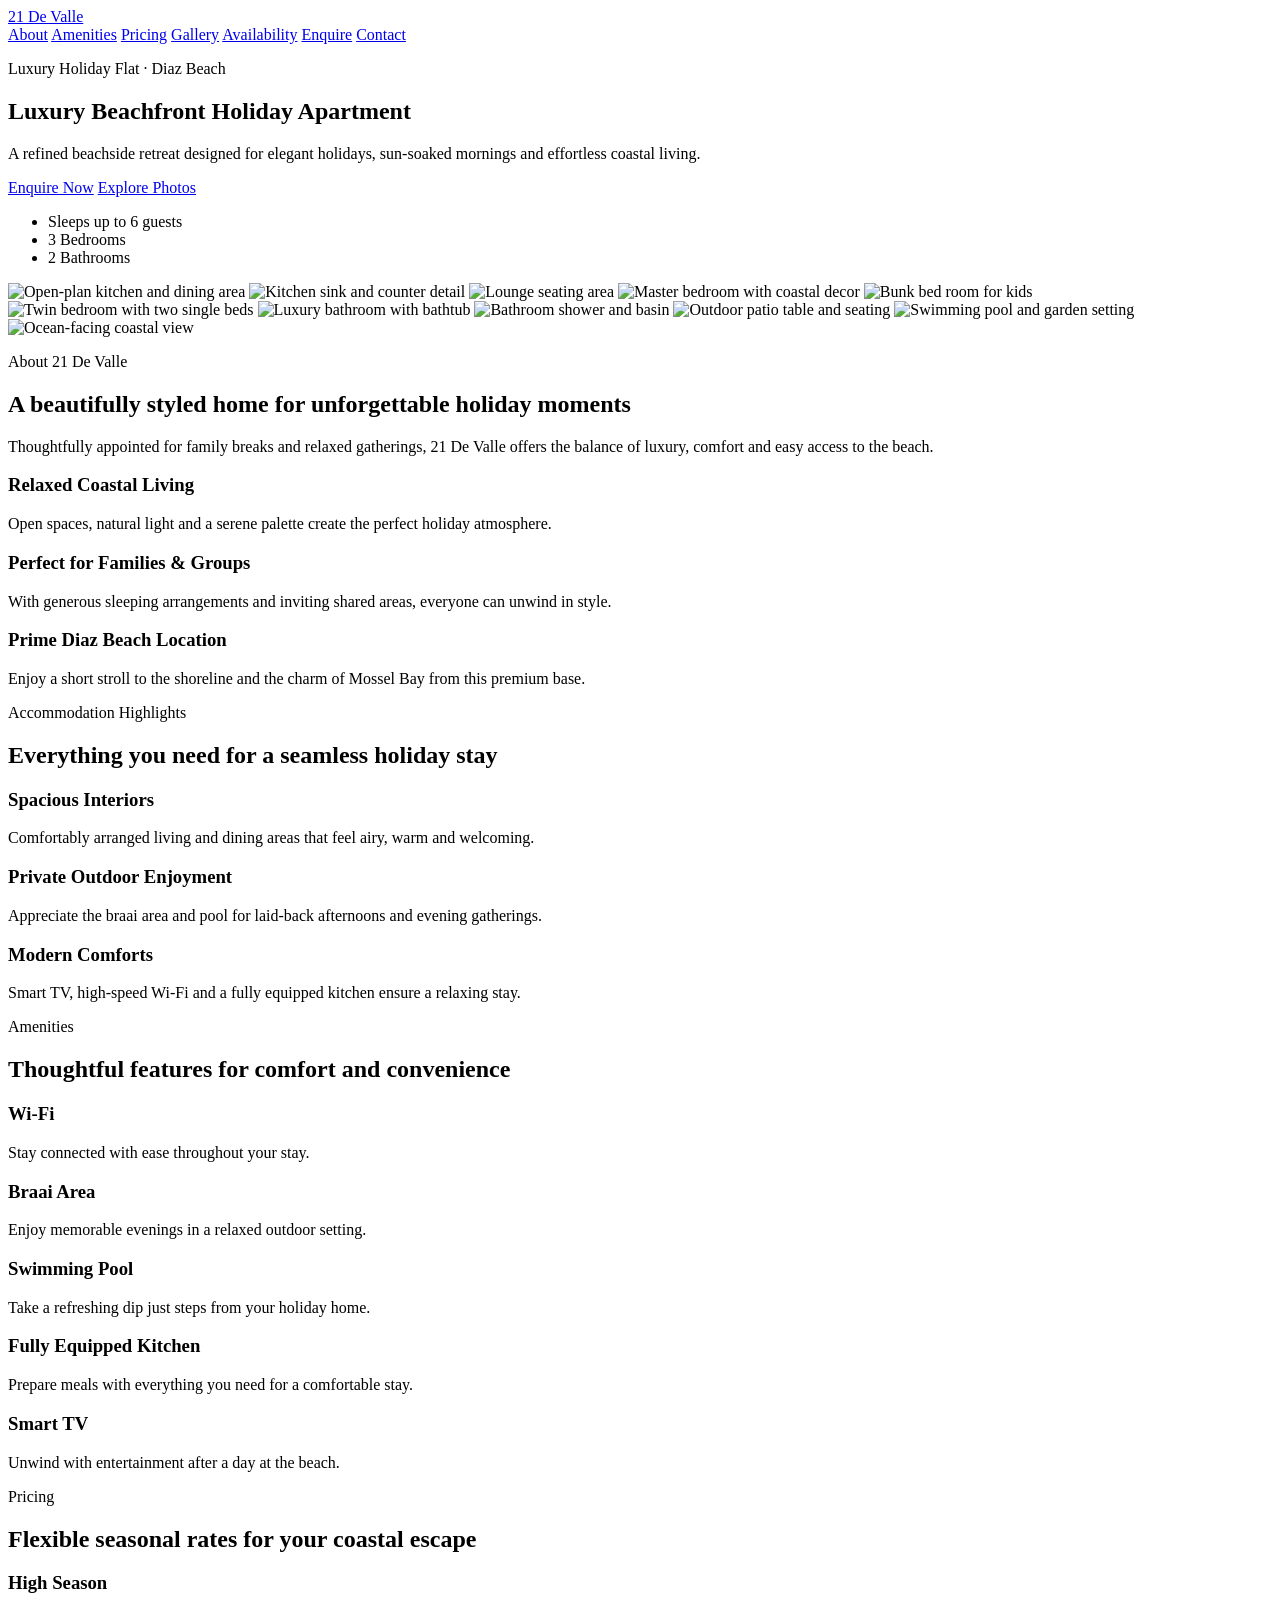
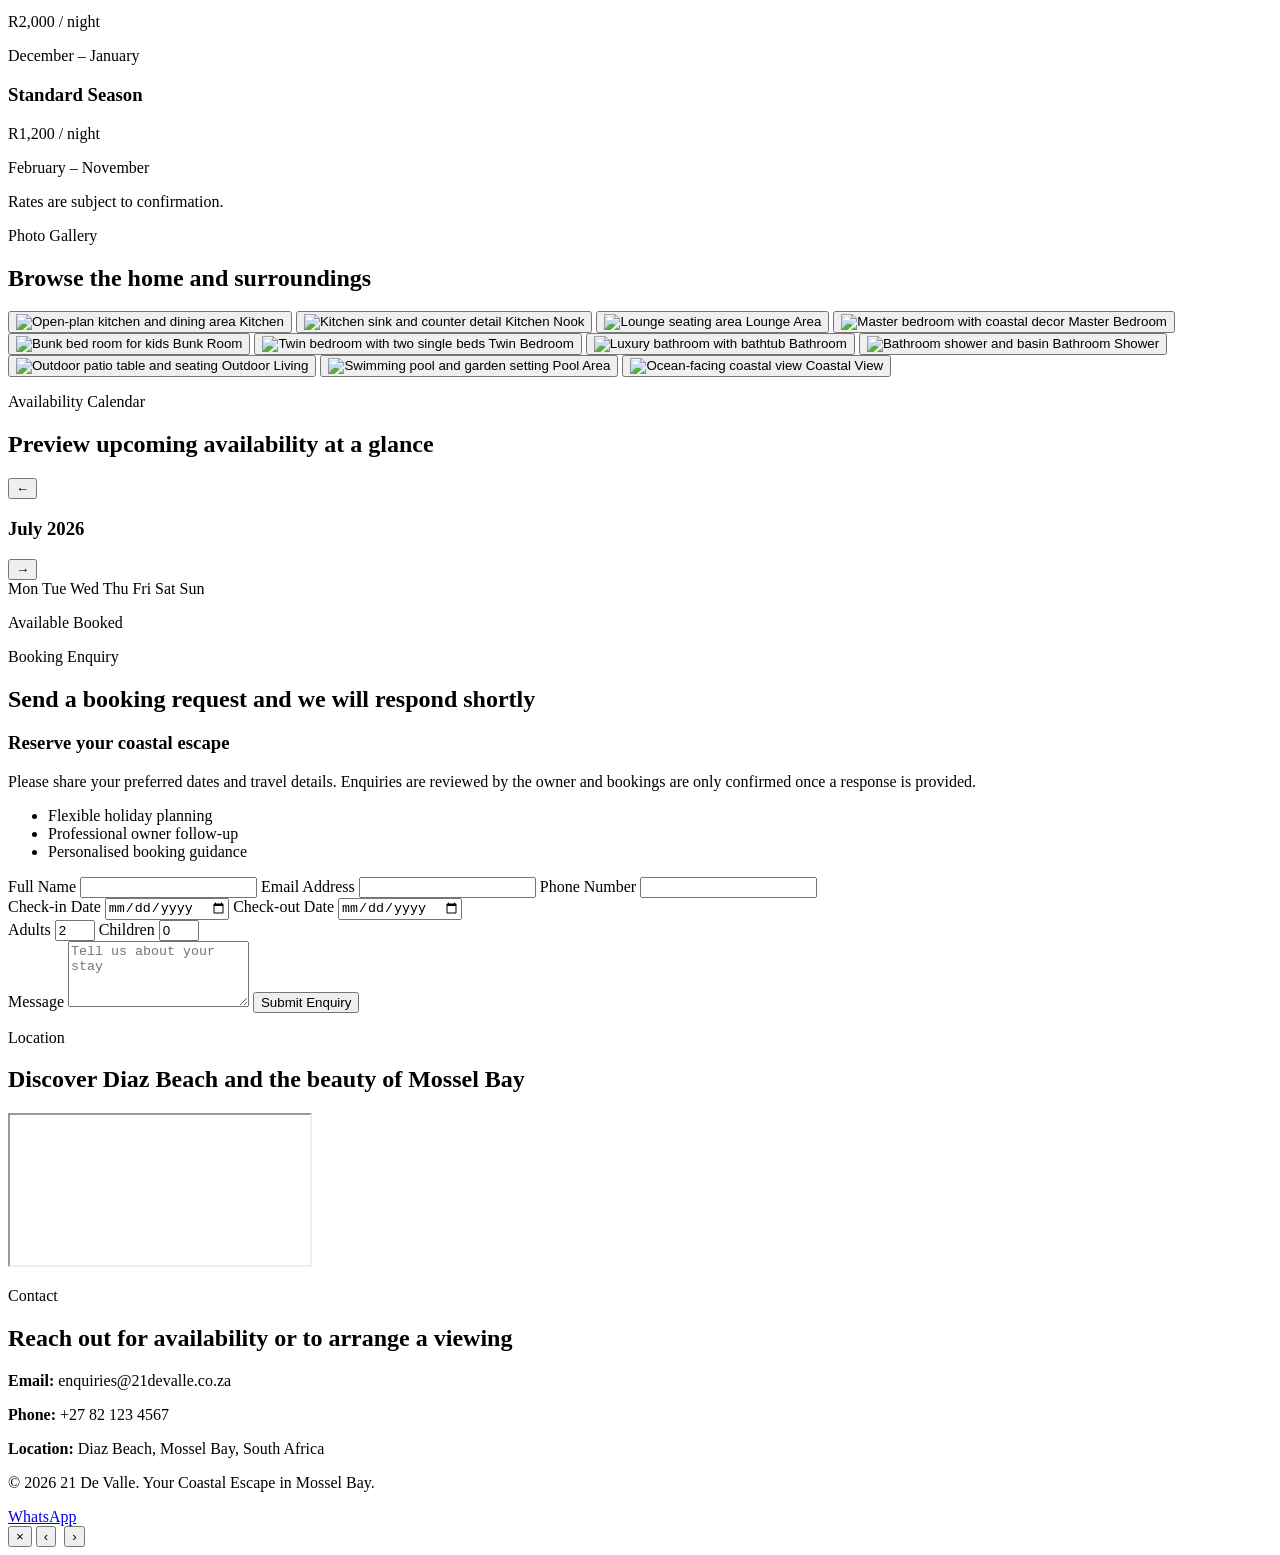
==== index.html @ 1a7f37dd "Add files via upload" ====
<!DOCTYPE html>
<html lang="en">
  <head>
    <meta charset="UTF-8" />
    <meta name="viewport" content="width=device-width, initial-scale=1.0" />
    <title>21 De Valle | Luxury Holiday Flat in Diaz Beach, Mossel Bay</title>
    <meta
      name="description"
      content="Stay at 21 De Valle, a luxury holiday flat in Diaz Beach, Mossel Bay. Enjoy a coastal escape with 3 bedrooms, 2 bathrooms, pool, braai area and sea breeze comfort."
    />
    <link rel="stylesheet" href="assets/css/styles.css?v=2" />
  </head>
  <body>
    <header class="site-header">
      <a class="brand" href="#top">21 De Valle</a>
      <nav class="site-nav" aria-label="Primary navigation">
        <a href="#about">About</a>
        <a href="#amenities">Amenities</a>
        <a href="#pricing">Pricing</a>
        <a href="#gallery">Gallery</a>
        <a href="#availability">Availability</a>
        <a href="#booking">Enquire</a>
        <a href="#contact">Contact</a>
      </nav>
    </header>

    <main id="top">
      <section class="hero">
          <div class="hero-content">
          <p class="eyebrow">Luxury Holiday Flat · Diaz Beach</p>
          <h1>Luxury Beachfront Holiday Apartment</h1>
          <p>
            A refined beachside retreat designed for elegant holidays, sun-soaked mornings and effortless coastal living.
          </p>
          <div class="hero-actions">
            <a class="button primary" href="#booking">Enquire Now</a>
            <a class="button secondary" href="#gallery">Explore Photos</a>
          </div>
          <ul class="hero-highlights">
            <li>Sleeps up to 6 guests</li>
            <li>3 Bedrooms</li>
            <li>2 Bathrooms</li>
          </ul>
        </div>
        <div class="hero-media">
          <div class="hero-slideshow" data-hero-slideshow>
            <img src="assets/images/devalle01 (6).jpg" alt="Open-plan kitchen and dining area" class="is-active" />
            <img src="assets/images/devalle01 (11).jpg" alt="Kitchen sink and counter detail" />
            <img src="assets/images/devalle01 (10).jpg" alt="Lounge seating area" />
            <img src="assets/images/devalle01 (1).jpg" alt="Master bedroom with coastal decor" />
            <img src="assets/images/devalle01 (3).jpg" alt="Bunk bed room for kids" />
            <img src="assets/images/devalle01 (12).jpg" alt="Twin bedroom with two single beds" />
            <img src="assets/images/devalle01 (9).jpg" alt="Luxury bathroom with bathtub" />
            <img src="assets/images/Bathroom.jpeg" alt="Bathroom shower and basin" />
            <img src="assets/images/devalle01 (5).jpg" alt="Outdoor patio table and seating" />
            <img src="assets/images/devalle01 (7).jpg" alt="Swimming pool and garden setting" />
            <img src="assets/images/devalle01 (8).jpg" alt="Ocean-facing coastal view" />
          </div>
        </div>
      </section>

      <section id="about" class="section">
        <div class="section-heading reveal">
          <p class="eyebrow">About 21 De Valle</p>
          <h2>A beautifully styled home for unforgettable holiday moments</h2>
          <p>
            Thoughtfully appointed for family breaks and relaxed gatherings, 21 De Valle offers the balance of luxury, comfort and easy access to the beach.
          </p>
        </div>
        <div class="about-grid">
          <article class="info-card reveal">
            <h3>Relaxed Coastal Living</h3>
            <p>Open spaces, natural light and a serene palette create the perfect holiday atmosphere.</p>
          </article>
          <article class="info-card reveal">
            <h3>Perfect for Families & Groups</h3>
            <p>With generous sleeping arrangements and inviting shared areas, everyone can unwind in style.</p>
          </article>
          <article class="info-card reveal">
            <h3>Prime Diaz Beach Location</h3>
            <p>Enjoy a short stroll to the shoreline and the charm of Mossel Bay from this premium base.</p>
          </article>
        </div>
      </section>

      <section id="highlights" class="section alt-section">
        <div class="section-heading reveal">
          <p class="eyebrow">Accommodation Highlights</p>
          <h2>Everything you need for a seamless holiday stay</h2>
        </div>
        <div class="highlights-grid">
          <article class="highlight-card reveal">
            <h3>Spacious Interiors</h3>
            <p>Comfortably arranged living and dining areas that feel airy, warm and welcoming.</p>
          </article>
          <article class="highlight-card reveal">
            <h3>Private Outdoor Enjoyment</h3>
            <p>Appreciate the braai area and pool for laid-back afternoons and evening gatherings.</p>
          </article>
          <article class="highlight-card reveal">
            <h3>Modern Comforts</h3>
            <p>Smart TV, high-speed Wi-Fi and a fully equipped kitchen ensure a relaxing stay.</p>
          </article>
        </div>
      </section>

      <section id="amenities" class="section">
        <div class="section-heading reveal">
          <p class="eyebrow">Amenities</p>
          <h2>Thoughtful features for comfort and convenience</h2>
        </div>
        <div class="amenities-grid">
          <article class="amenity-card reveal">
            <h3>Wi-Fi</h3>
            <p>Stay connected with ease throughout your stay.</p>
          </article>
          <article class="amenity-card reveal">
            <h3>Braai Area</h3>
            <p>Enjoy memorable evenings in a relaxed outdoor setting.</p>
          </article>
          <article class="amenity-card reveal">
            <h3>Swimming Pool</h3>
            <p>Take a refreshing dip just steps from your holiday home.</p>
          </article>
          <article class="amenity-card reveal">
            <h3>Fully Equipped Kitchen</h3>
            <p>Prepare meals with everything you need for a comfortable stay.</p>
          </article>
          <article class="amenity-card reveal">
            <h3>Smart TV</h3>
            <p>Unwind with entertainment after a day at the beach.</p>
          </article>
        </div>
      </section>

      <section id="pricing" class="section alt-section">
        <div class="section-heading reveal">
          <p class="eyebrow">Pricing</p>
          <h2>Flexible seasonal rates for your coastal escape</h2>
        </div>
        <div class="pricing-grid">
          <article class="pricing-card reveal">
            <h3>High Season</h3>
            <p class="price">R2,000 <span>/ night</span></p>
            <p>December – January</p>
          </article>
          <article class="pricing-card reveal">
            <h3>Standard Season</h3>
            <p class="price">R1,200 <span>/ night</span></p>
            <p>February – November</p>
          </article>
        </div>
        <p class="pricing-note reveal">Rates are subject to confirmation.</p>
      </section>

      <section id="gallery" class="section">
        <div class="section-heading reveal">
          <p class="eyebrow">Photo Gallery</p>
          <h2>Browse the home and surroundings</h2>
        </div>
        <div class="gallery-grid">
          <button class="gallery-card reveal" type="button" data-index="0">
            <img src="assets/images/devalle01 (6).jpg" alt="Open-plan kitchen and dining area" loading="lazy" />
            <span>Kitchen</span>
          </button>
          <button class="gallery-card reveal" type="button" data-index="1">
            <img src="assets/images/devalle01 (11).jpg" alt="Kitchen sink and counter detail" loading="lazy" />
            <span>Kitchen Nook</span>
          </button>
          <button class="gallery-card reveal" type="button" data-index="2">
            <img src="assets/images/devalle01 (10).jpg" alt="Lounge seating area" loading="lazy" />
            <span>Lounge Area</span>
          </button>
          <button class="gallery-card reveal" type="button" data-index="4">
            <img src="assets/images/devalle01 (1).jpg" alt="Master bedroom with coastal decor" loading="lazy" />
            <span>Master Bedroom</span>
          </button>
          <button class="gallery-card reveal" type="button" data-index="5">
            <img src="assets/images/devalle01 (3).jpg" alt="Bunk bed room for kids" loading="lazy" />
            <span>Bunk Room</span>
          </button>
          <button class="gallery-card reveal" type="button" data-index="6">
            <img src="assets/images/devalle01 (12).jpg" alt="Twin bedroom with two single beds" loading="lazy" />
            <span>Twin Bedroom</span>
          </button>
          <button class="gallery-card reveal" type="button" data-index="7">
            <img src="assets/images/devalle01 (9).jpg" alt="Luxury bathroom with bathtub" loading="lazy" />
            <span>Bathroom</span>
          </button>
          <button class="gallery-card reveal" type="button" data-index="8">
            <img src="assets/images/Bathroom.jpeg" alt="Bathroom shower and basin" loading="lazy" />
            <span>Bathroom Shower</span>
          </button>
          <button class="gallery-card reveal" type="button" data-index="9">
            <img src="assets/images/devalle01 (5).jpg" alt="Outdoor patio table and seating" loading="lazy" />
            <span>Outdoor Living</span>
          </button>
          <button class="gallery-card reveal" type="button" data-index="10">
            <img src="assets/images/devalle01 (7).jpg" alt="Swimming pool and garden setting" loading="lazy" />
            <span>Pool Area</span>
          </button>
          <button class="gallery-card reveal" type="button" data-index="11">
            <img src="assets/images/devalle01 (8).jpg" alt="Ocean-facing coastal view" loading="lazy" />
            <span>Coastal View</span>
          </button>
        </div>
      </section>

      <section id="availability" class="section alt-section">
        <div class="section-heading reveal">
          <p class="eyebrow">Availability Calendar</p>
          <h2>Preview upcoming availability at a glance</h2>
        </div>
        <div class="calendar-card reveal">
          <div class="calendar-header">
            <button class="calendar-nav" type="button" data-calendar-prev aria-label="Previous month">←</button>
            <h3 data-calendar-title>July 2026</h3>
            <button class="calendar-nav" type="button" data-calendar-next aria-label="Next month">→</button>
          </div>
          <div class="calendar-weekdays">
            <span>Mon</span>
            <span>Tue</span>
            <span>Wed</span>
            <span>Thu</span>
            <span>Fri</span>
            <span>Sat</span>
            <span>Sun</span>
          </div>
          <div class="calendar-grid" data-calendar></div>
          <p class="calendar-legend">
            <span><i class="dot available"></i> Available</span>
            <span><i class="dot booked"></i> Booked</span>
          </p>
        </div>
      </section>

      <section id="booking" class="section">
        <div class="section-heading reveal">
          <p class="eyebrow">Booking Enquiry</p>
          <h2>Send a booking request and we will respond shortly</h2>
        </div>
        <div class="booking-grid">
          <div class="booking-copy reveal">
            <h3>Reserve your coastal escape</h3>
            <p>
              Please share your preferred dates and travel details. Enquiries are reviewed by the owner and bookings are only confirmed once a response is provided.
            </p>
            <ul>
              <li>Flexible holiday planning</li>
              <li>Professional owner follow-up</li>
              <li>Personalised booking guidance</li>
            </ul>
          </div>
          <form id="enquiry-form" class="booking-form reveal">
            <label>
              Full Name
              <input type="text" name="fullName" required />
            </label>
            <label>
              Email Address
              <input type="email" name="email" required />
            </label>
            <label>
              Phone Number
              <input type="tel" name="phone" required />
            </label>
            <div class="form-row">
              <label>
                Check-in Date
                <input type="date" name="checkIn" required />
              </label>
              <label>
                Check-out Date
                <input type="date" name="checkOut" required />
              </label>
            </div>
            <div class="form-row">
              <label>
                Adults
                <input type="number" name="adults" min="1" max="6" value="2" required />
              </label>
              <label>
                Children
                <input type="number" name="children" min="0" max="6" value="0" />
              </label>
            </div>
            <label>
              Message
              <textarea name="message" rows="4" placeholder="Tell us about your stay"></textarea>
            </label>
            <button class="button primary" type="submit">Submit Enquiry</button>
            <p id="form-confirmation" class="form-confirmation" aria-live="polite"></p>
          </form>
        </div>
      </section>

      <section id="map" class="section alt-section">
        <div class="section-heading reveal">
          <p class="eyebrow">Location</p>
          <h2>Discover Diaz Beach and the beauty of Mossel Bay</h2>
        </div>
        <div class="map-card reveal">
          <iframe
            title="Google Map of Diaz Beach, Mossel Bay"
            src="https://www.google.com/maps?q=Diaz%20Beach%20Mossel%20Bay&z=13&output=embed"
            loading="lazy"
            referrerpolicy="no-referrer-when-downgrade"
          ></iframe>
        </div>
      </section>

      <section id="contact" class="section">
        <div class="section-heading reveal">
          <p class="eyebrow">Contact</p>
          <h2>Reach out for availability or to arrange a viewing</h2>
        </div>
        <div class="contact-card reveal">
          <p><strong>Email:</strong> enquiries@21devalle.co.za</p>
          <p><strong>Phone:</strong> +27 82 123 4567</p>
          <p><strong>Location:</strong> Diaz Beach, Mossel Bay, South Africa</p>
        </div>
      </section>
    </main>

    <footer class="site-footer">
      <p>© 2026 21 De Valle. Your Coastal Escape in Mossel Bay.</p>
    </footer>

    <a class="whatsapp-float" href="https://wa.me/27821234567" target="_blank" rel="noopener noreferrer" aria-label="Contact via WhatsApp">WhatsApp</a>

    <div class="lightbox" id="lightbox" aria-hidden="true">
      <button class="lightbox-close" type="button" aria-label="Close image">×</button>
      <button class="lightbox-nav prev" type="button" aria-label="Previous image">‹</button>
      <img id="lightbox-image" src="" alt="" />
      <button class="lightbox-nav next" type="button" aria-label="Next image">›</button>
    </div>

    <script src="assets/js/main.js?v=4"></script>
  </body>
</html>
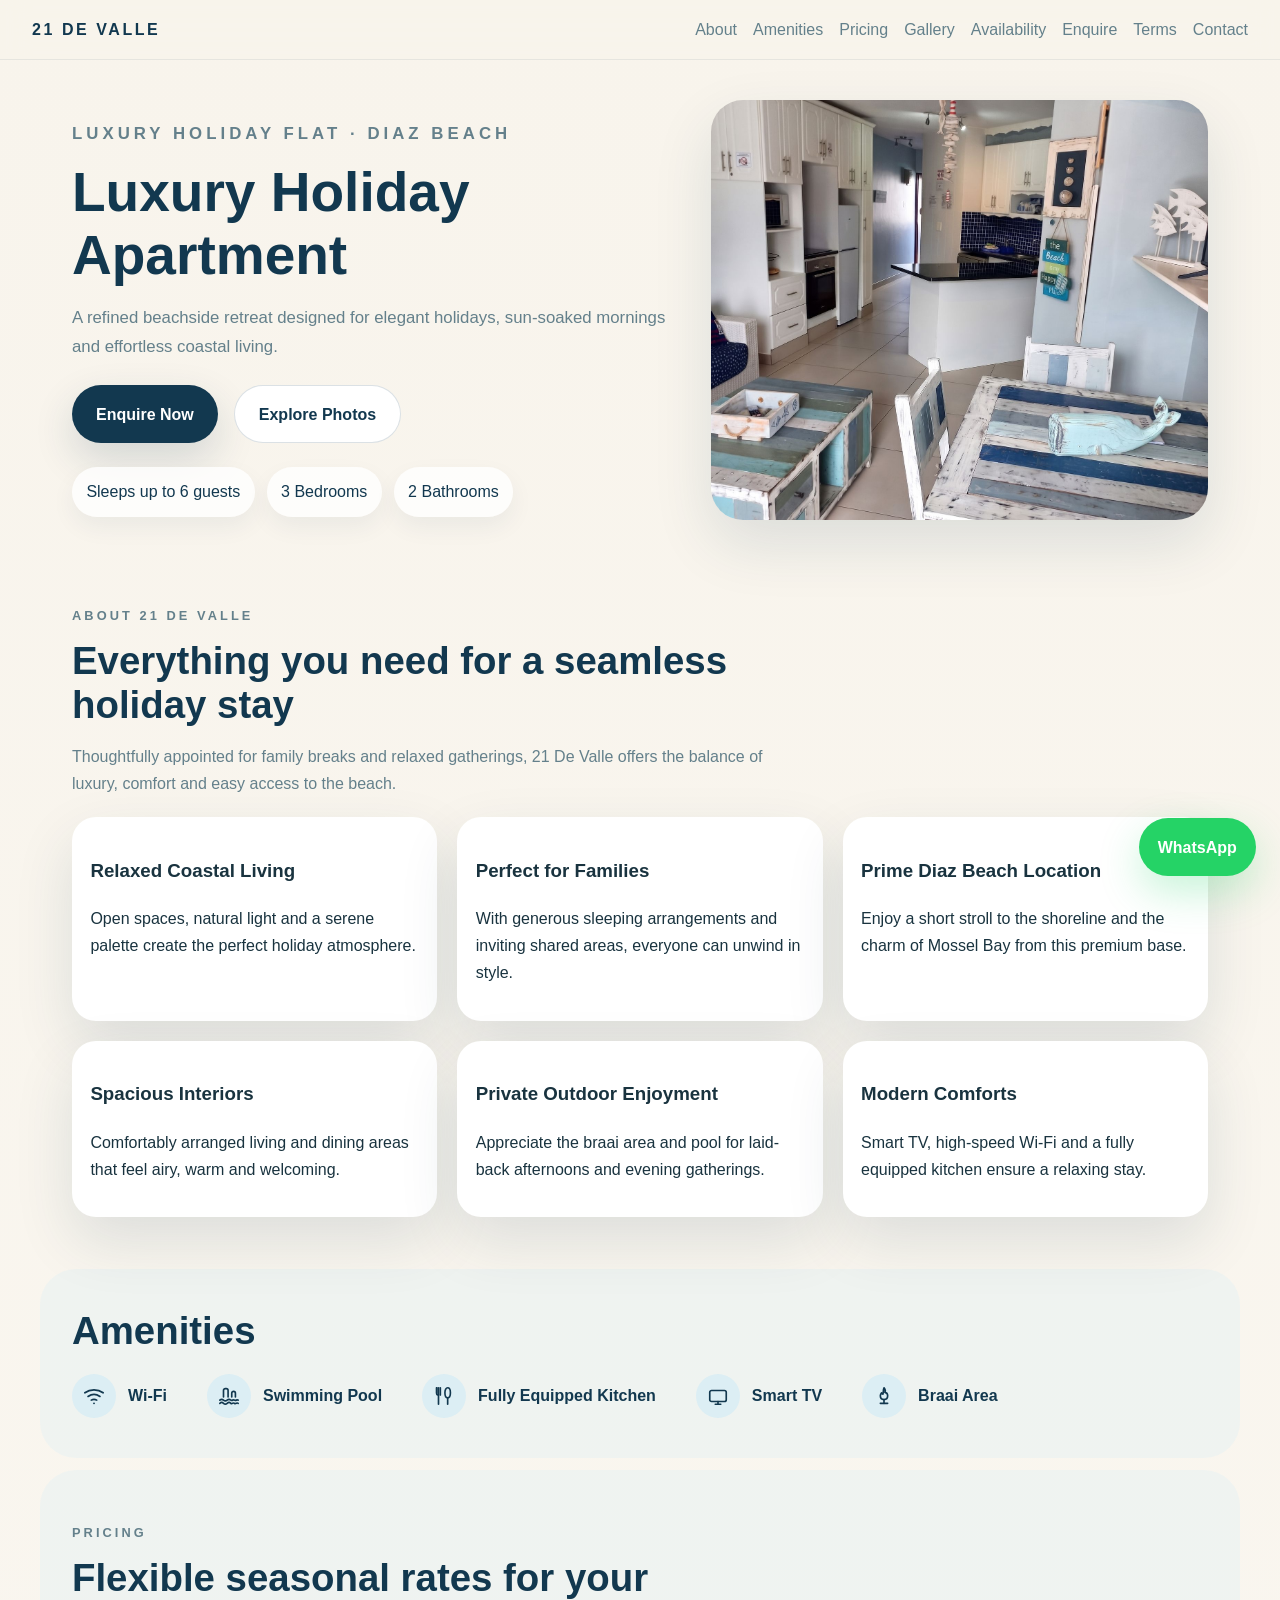
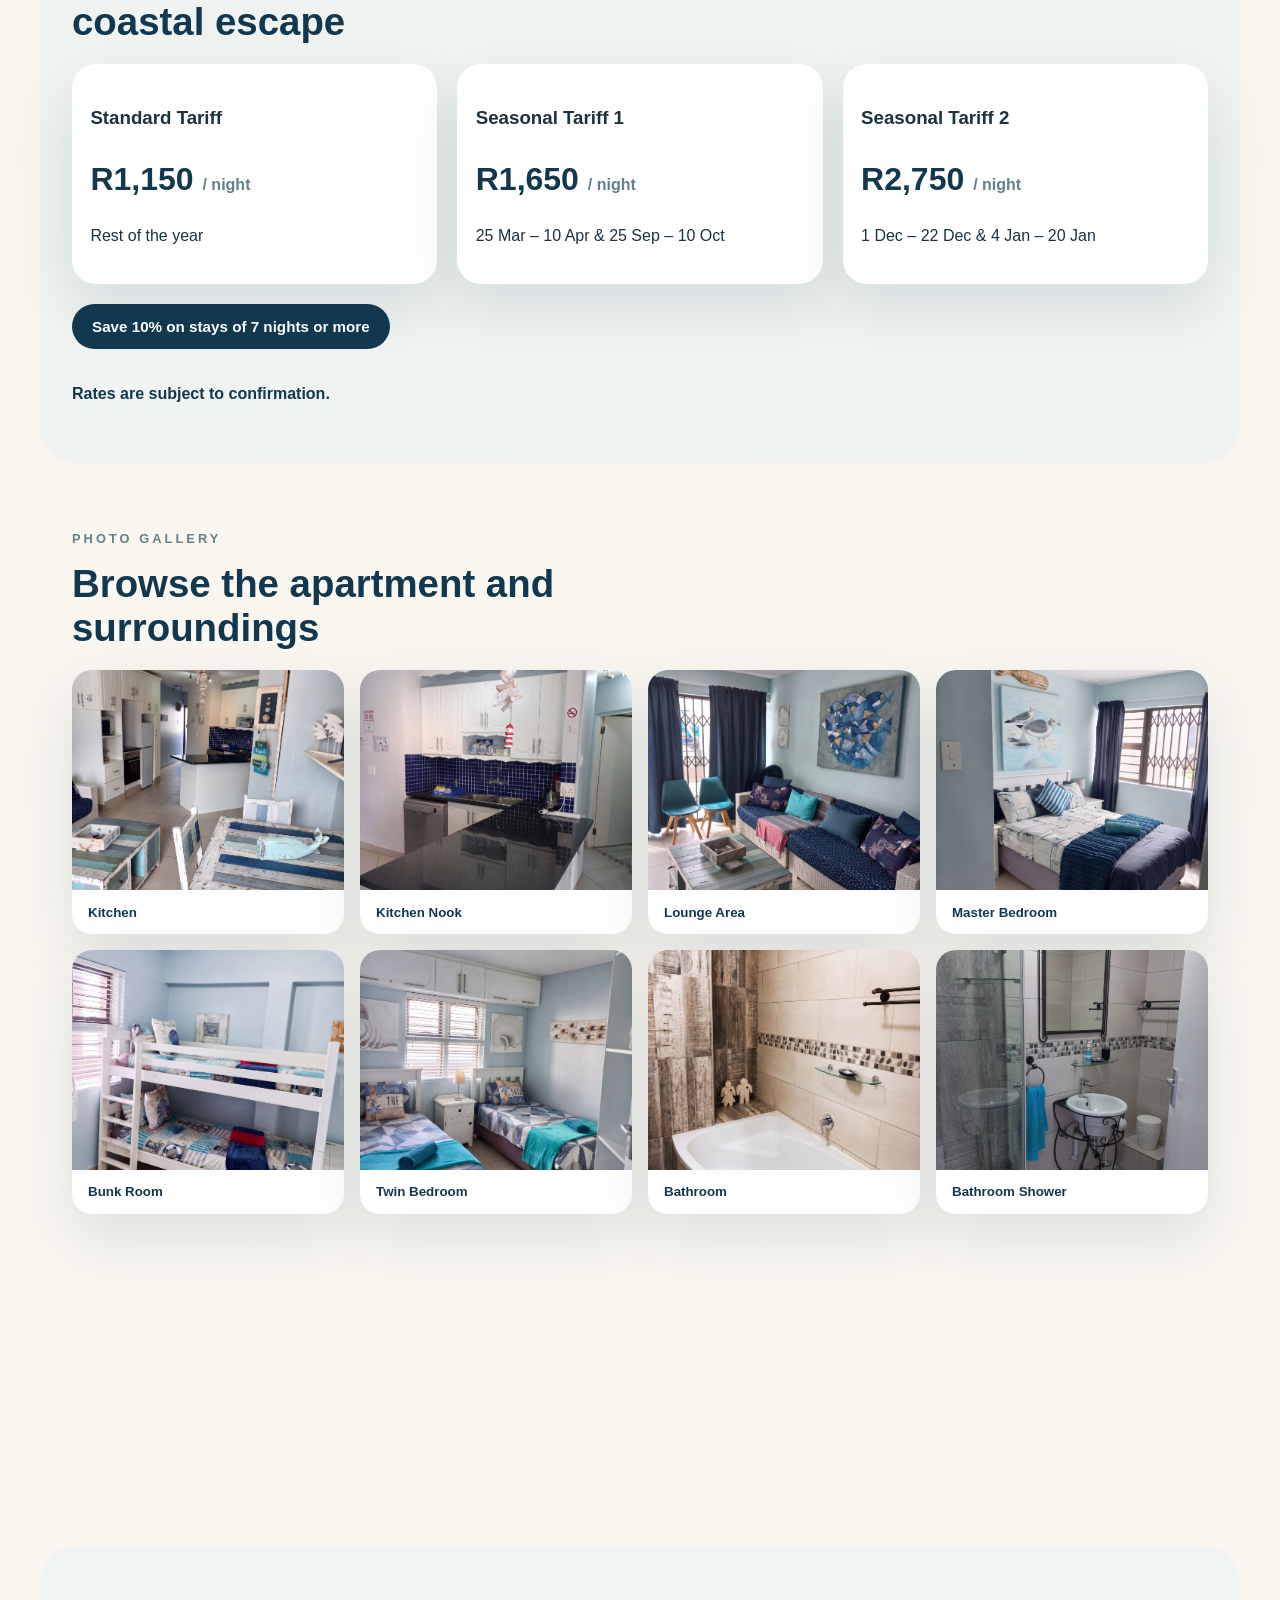
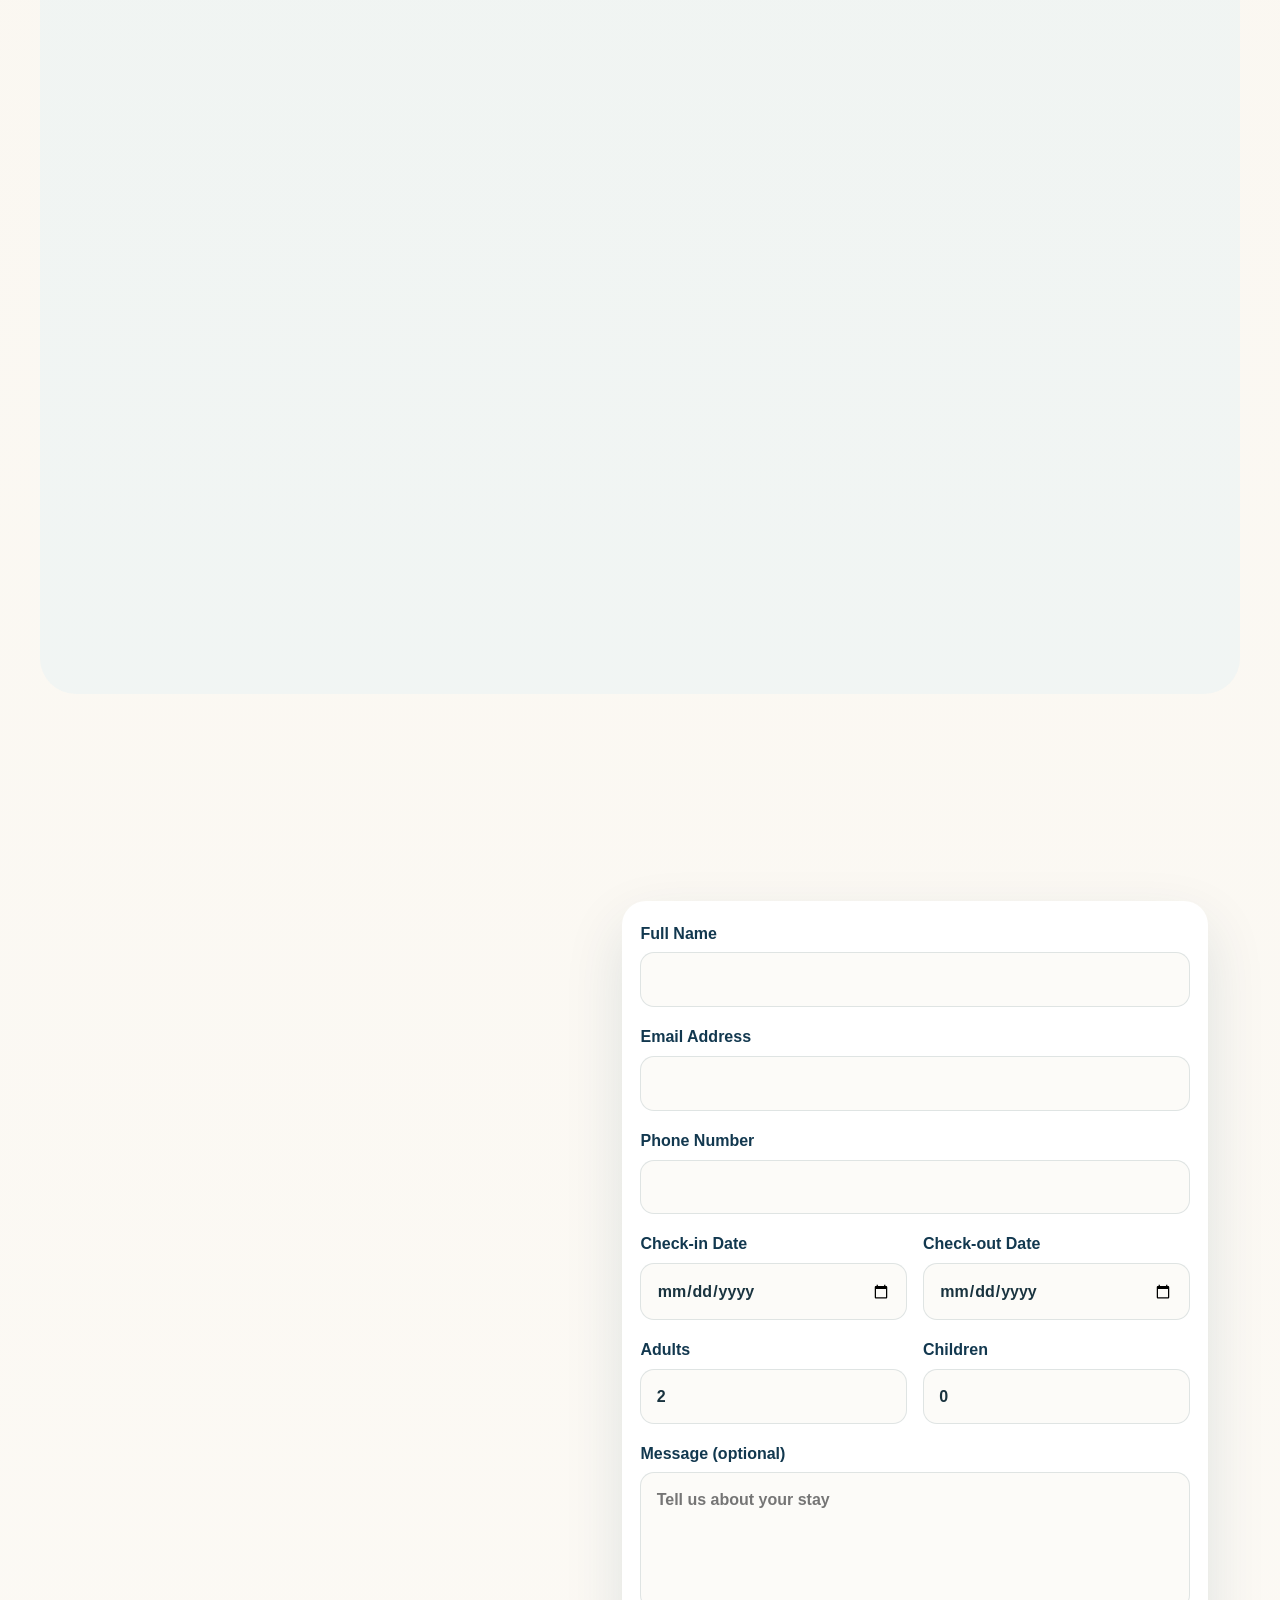
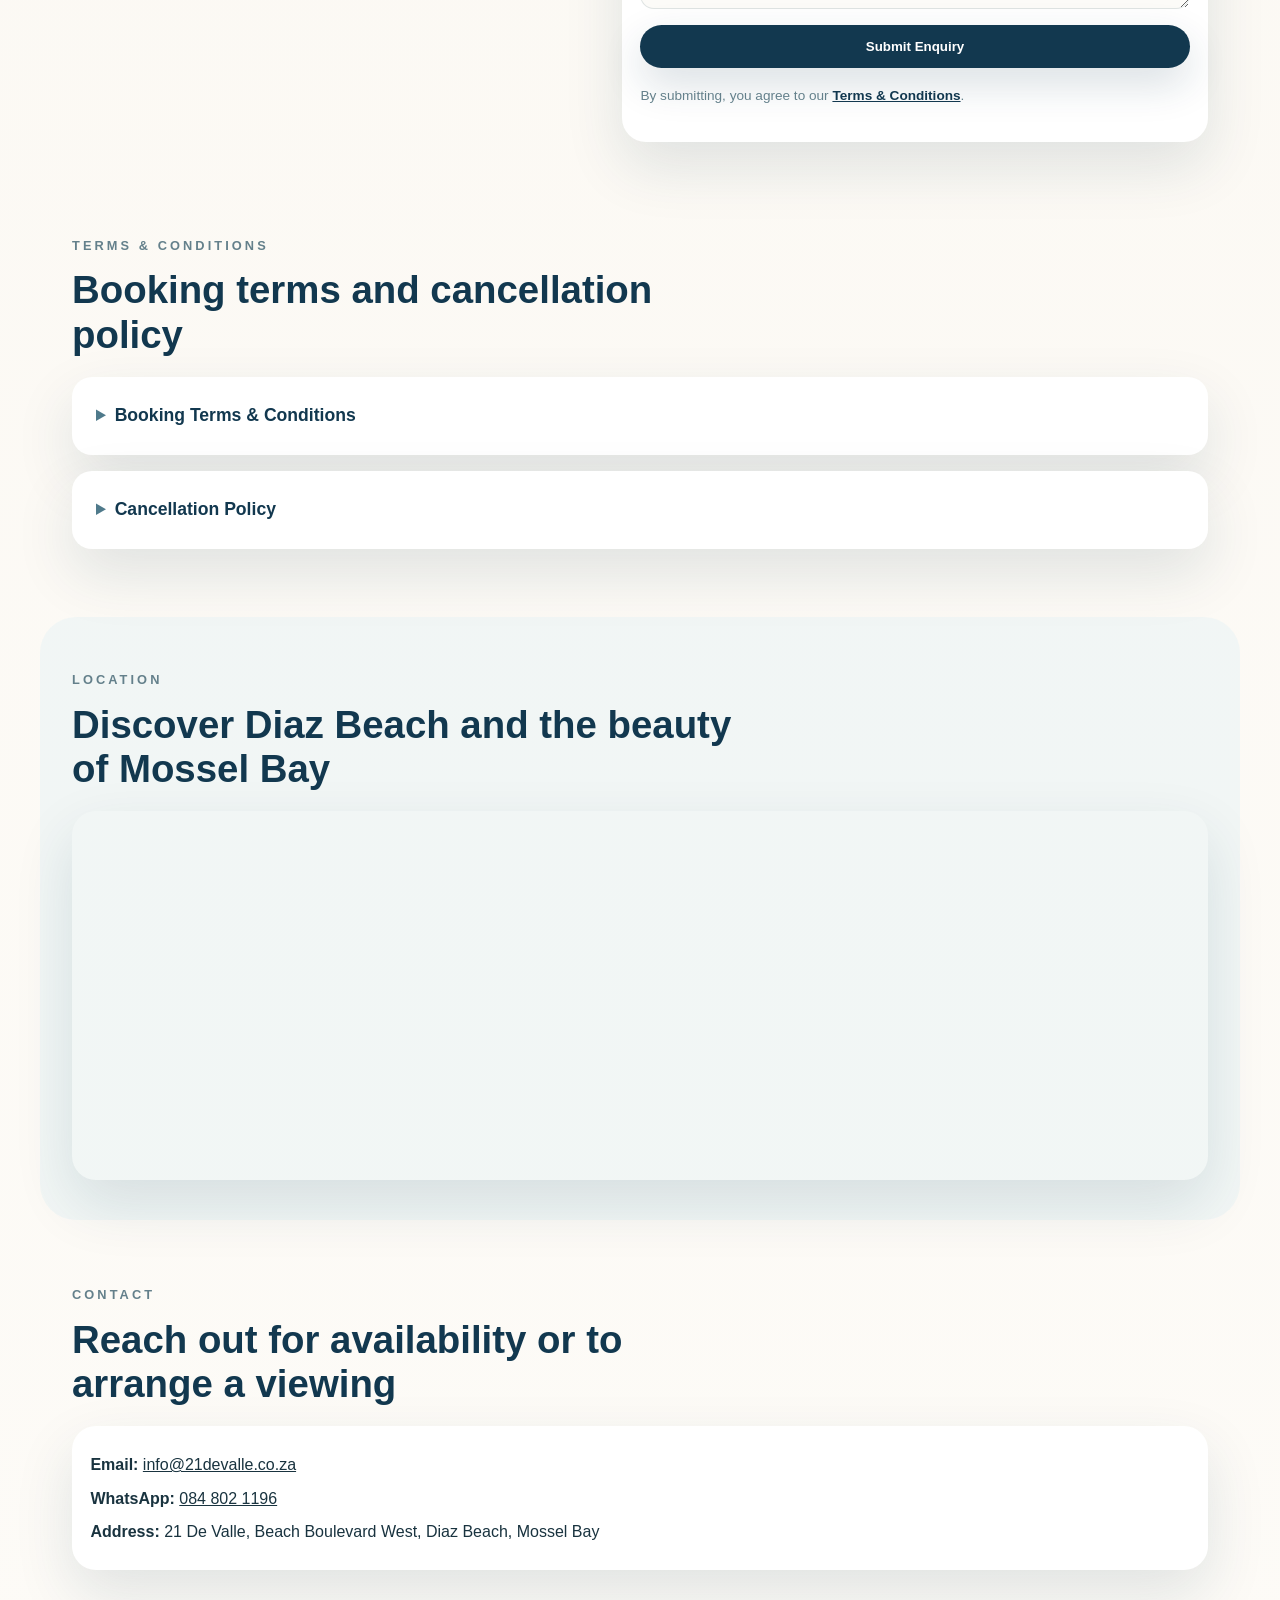
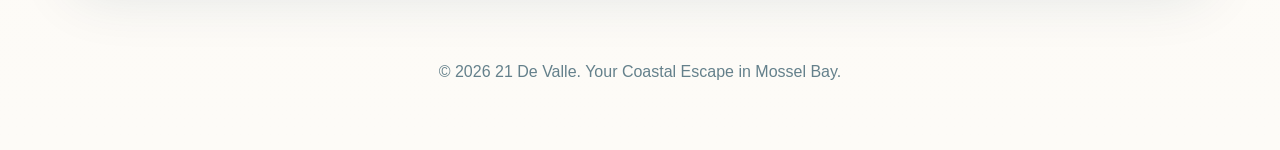
==== commit 9d12a439: "Add files via upload" ====
--- a/index.html
+++ b/index.html
@@ -8,18 +8,23 @@
       name="description"
       content="Stay at 21 De Valle, a luxury holiday flat in Diaz Beach, Mossel Bay. Enjoy a coastal escape with 3 bedrooms, 2 bathrooms, pool, braai area and sea breeze comfort."
     />
-    <link rel="stylesheet" href="assets/css/styles.css?v=2" />
+    <link rel="stylesheet" href="assets/css/styles.css?v=12" />
   </head>
   <body>
     <header class="site-header">
       <a class="brand" href="#top">21 De Valle</a>
-      <nav class="site-nav" aria-label="Primary navigation">
+      <button class="nav-toggle" type="button" aria-label="Toggle navigation" aria-expanded="false" data-nav-toggle>
+        <span></span>
+        <span></span>
+      </button>
+      <nav class="site-nav" aria-label="Primary navigation" data-site-nav>
         <a href="#about">About</a>
         <a href="#amenities">Amenities</a>
         <a href="#pricing">Pricing</a>
         <a href="#gallery">Gallery</a>
         <a href="#availability">Availability</a>
         <a href="#booking">Enquire</a>
+        <a href="#terms">Terms</a>
         <a href="#contact">Contact</a>
       </nav>
     </header>
@@ -28,7 +33,7 @@
       <section class="hero">
           <div class="hero-content">
           <p class="eyebrow">Luxury Holiday Flat · Diaz Beach</p>
-          <h1>Luxury Beachfront Holiday Apartment</h1>
+          <h1>Luxury Holiday Apartment</h1>
           <p>
             A refined beachside retreat designed for elegant holidays, sun-soaked mornings and effortless coastal living.
           </p>
@@ -52,9 +57,10 @@
             <img src="assets/images/devalle01 (12).jpg" alt="Twin bedroom with two single beds" />
             <img src="assets/images/devalle01 (9).jpg" alt="Luxury bathroom with bathtub" />
             <img src="assets/images/Bathroom.jpeg" alt="Bathroom shower and basin" />
-            <img src="assets/images/devalle01 (5).jpg" alt="Outdoor patio table and seating" />
+            <img src="assets/images/devalle01 (5).jpg" alt="Large open balcony with patio table and seating" />
             <img src="assets/images/devalle01 (7).jpg" alt="Swimming pool and garden setting" />
-            <img src="assets/images/devalle01 (8).jpg" alt="Ocean-facing coastal view" />
+            <img src="assets/images/CoastalView.jpg" alt="Ocean-facing coastal view" />
+            <img src="assets/images/Waterpark.jpg" alt="Nearby waterpark" />
           </div>
         </div>
       </section>
@@ -62,7 +68,7 @@
       <section id="about" class="section">
         <div class="section-heading reveal">
           <p class="eyebrow">About 21 De Valle</p>
-          <h2>A beautifully styled home for unforgettable holiday moments</h2>
+          <h2>Everything you need for a seamless holiday stay</h2>
           <p>
             Thoughtfully appointed for family breaks and relaxed gatherings, 21 De Valle offers the balance of luxury, comfort and easy access to the beach.
           </p>
@@ -73,64 +79,64 @@
             <p>Open spaces, natural light and a serene palette create the perfect holiday atmosphere.</p>
           </article>
           <article class="info-card reveal">
-            <h3>Perfect for Families & Groups</h3>
+            <h3>Perfect for Families</h3>
             <p>With generous sleeping arrangements and inviting shared areas, everyone can unwind in style.</p>
           </article>
           <article class="info-card reveal">
             <h3>Prime Diaz Beach Location</h3>
             <p>Enjoy a short stroll to the shoreline and the charm of Mossel Bay from this premium base.</p>
           </article>
-        </div>
-      </section>
-
-      <section id="highlights" class="section alt-section">
-        <div class="section-heading reveal">
-          <p class="eyebrow">Accommodation Highlights</p>
-          <h2>Everything you need for a seamless holiday stay</h2>
-        </div>
-        <div class="highlights-grid">
-          <article class="highlight-card reveal">
+          <article class="info-card reveal">
             <h3>Spacious Interiors</h3>
             <p>Comfortably arranged living and dining areas that feel airy, warm and welcoming.</p>
           </article>
-          <article class="highlight-card reveal">
+          <article class="info-card reveal">
             <h3>Private Outdoor Enjoyment</h3>
             <p>Appreciate the braai area and pool for laid-back afternoons and evening gatherings.</p>
           </article>
-          <article class="highlight-card reveal">
+          <article class="info-card reveal">
             <h3>Modern Comforts</h3>
             <p>Smart TV, high-speed Wi-Fi and a fully equipped kitchen ensure a relaxing stay.</p>
           </article>
         </div>
       </section>
 
-      <section id="amenities" class="section">
-        <div class="section-heading reveal">
-          <p class="eyebrow">Amenities</p>
-          <h2>Thoughtful features for comfort and convenience</h2>
-        </div>
-        <div class="amenities-grid">
-          <article class="amenity-card reveal">
-            <h3>Wi-Fi</h3>
-            <p>Stay connected with ease throughout your stay.</p>
-          </article>
-          <article class="amenity-card reveal">
-            <h3>Braai Area</h3>
-            <p>Enjoy memorable evenings in a relaxed outdoor setting.</p>
-          </article>
-          <article class="amenity-card reveal">
-            <h3>Swimming Pool</h3>
-            <p>Take a refreshing dip just steps from your holiday home.</p>
-          </article>
-          <article class="amenity-card reveal">
-            <h3>Fully Equipped Kitchen</h3>
-            <p>Prepare meals with everything you need for a comfortable stay.</p>
-          </article>
-          <article class="amenity-card reveal">
-            <h3>Smart TV</h3>
-            <p>Unwind with entertainment after a day at the beach.</p>
-          </article>
-        </div>
+      <section id="amenities" class="section alt-section">
+        <div class="section-heading reveal">
+          <h2>Amenities</h2>
+        </div>
+        <ul class="amenities-list">
+          <li class="reveal">
+            <span class="amenity-icon">
+              <svg viewBox="0 0 24 24" fill="none" stroke="currentColor" stroke-width="1.8" stroke-linecap="round" stroke-linejoin="round"><path d="M2 8.5a17 17 0 0 1 20 0" /><path d="M5.5 12.5a11.5 11.5 0 0 1 13 0" /><path d="M9 16.5a6 6 0 0 1 6 0" /><circle cx="12" cy="20" r="1" fill="currentColor" stroke="none" /></svg>
+            </span>
+            Wi-Fi
+          </li>
+          <li class="reveal">
+            <span class="amenity-icon">
+              <svg viewBox="0 0 24 24" fill="none" stroke="currentColor" stroke-width="1.8" stroke-linecap="round" stroke-linejoin="round"><path d="M2 16.5c1.3-1.2 2.7-1.2 4 0s2.7 1.2 4 0 2.7-1.2 4 0 2.7-1.2 4-0 2.7-1.2 4 0" /><path d="M2 20c1.3-1.2 2.7-1.2 4 0s2.7 1.2 4 0 2.7-1.2 4 0 2.7-1.2 4-0 2.7-1.2 4 0" /><path d="M6 13V6a2 2 0 0 1 2-2h1a2 2 0 0 1 2 2v7" /><path d="M15 13V9a2 2 0 0 1 2-2 2 2 0 0 1 2 2v4" /></svg>
+            </span>
+            Swimming Pool
+          </li>
+          <li class="reveal">
+            <span class="amenity-icon">
+              <svg viewBox="0 0 24 24" fill="none" stroke="currentColor" stroke-width="1.8" stroke-linecap="round" stroke-linejoin="round"><path d="M4 3v6a2 2 0 0 0 2 2v10" /><path d="M4 3v6" /><path d="M8 3v8" /><path d="M6 3v8" /><path d="M16 3c-1.7 0-3 2.1-3 5.5S14.3 14 16 14s3-2.1 3-5.5S17.7 3 16 3Z" /><path d="M16 14v7" /></svg>
+            </span>
+            Fully Equipped Kitchen
+          </li>
+          <li class="reveal">
+            <span class="amenity-icon">
+              <svg viewBox="0 0 24 24" fill="none" stroke="currentColor" stroke-width="1.8" stroke-linecap="round" stroke-linejoin="round"><rect x="3" y="6" width="18" height="12" rx="2" /><path d="M9 21h6" /><path d="M12 18v3" /></svg>
+            </span>
+            Smart TV
+          </li>
+          <li class="reveal">
+            <span class="amenity-icon">
+              <svg viewBox="0 0 24 24" fill="none" stroke="currentColor" stroke-width="1.8" stroke-linecap="round" stroke-linejoin="round"><path d="M12 3c1.5 2 2 3.5 1 5 1.8.3 3 1.8 3 3.8A4.2 4.2 0 0 1 12 16a4.2 4.2 0 0 1-4-4.2c0-1.4.7-2.4 1.4-3.3.2 1 .8 1.5 1.4 1.5C11.6 8 10.8 5.5 12 3Z" /><path d="M8 20h8" /><path d="M12 16v4" /></svg>
+            </span>
+            Braai Area
+          </li>
+        </ul>
       </section>
 
       <section id="pricing" class="section alt-section">
@@ -140,23 +146,29 @@
         </div>
         <div class="pricing-grid">
           <article class="pricing-card reveal">
-            <h3>High Season</h3>
-            <p class="price">R2,000 <span>/ night</span></p>
-            <p>December – January</p>
+            <h3>Standard Tariff</h3>
+            <p class="price">R1,150 <span>/ night</span></p>
+            <p>Rest of the year</p>
           </article>
           <article class="pricing-card reveal">
-            <h3>Standard Season</h3>
-            <p class="price">R1,200 <span>/ night</span></p>
-            <p>February – November</p>
-          </article>
-        </div>
+            <h3>Seasonal Tariff 1</h3>
+            <p class="price">R1,650 <span>/ night</span></p>
+            <p>25 Mar – 10 Apr &amp; 25 Sep – 10 Oct</p>
+          </article>
+          <article class="pricing-card reveal">
+            <h3>Seasonal Tariff 2</h3>
+            <p class="price">R2,750 <span>/ night</span></p>
+            <p>1 Dec – 22 Dec &amp; 4 Jan – 20 Jan</p>
+          </article>
+        </div>
+        <p class="pricing-discount reveal">Save 10% on stays of 7 nights or more</p>
         <p class="pricing-note reveal">Rates are subject to confirmation.</p>
       </section>
 
       <section id="gallery" class="section">
         <div class="section-heading reveal">
           <p class="eyebrow">Photo Gallery</p>
-          <h2>Browse the home and surroundings</h2>
+          <h2>Browse the apartment and surroundings</h2>
         </div>
         <div class="gallery-grid">
           <button class="gallery-card reveal" type="button" data-index="0">
@@ -192,16 +204,20 @@
             <span>Bathroom Shower</span>
           </button>
           <button class="gallery-card reveal" type="button" data-index="9">
-            <img src="assets/images/devalle01 (5).jpg" alt="Outdoor patio table and seating" loading="lazy" />
-            <span>Outdoor Living</span>
+            <img src="assets/images/devalle01 (5).jpg" alt="Large open balcony with patio table and seating" loading="lazy" />
+            <span>Large Open Balcony</span>
           </button>
           <button class="gallery-card reveal" type="button" data-index="10">
             <img src="assets/images/devalle01 (7).jpg" alt="Swimming pool and garden setting" loading="lazy" />
             <span>Pool Area</span>
           </button>
           <button class="gallery-card reveal" type="button" data-index="11">
-            <img src="assets/images/devalle01 (8).jpg" alt="Ocean-facing coastal view" loading="lazy" />
+            <img src="assets/images/CoastalView.jpg" alt="Ocean-facing coastal view" loading="lazy" />
             <span>Coastal View</span>
+          </button>
+          <button class="gallery-card reveal" type="button" data-index="12">
+            <img src="assets/images/Waterpark.jpg" alt="Nearby waterpark" loading="lazy" />
+            <span>Waterpark</span>
           </button>
         </div>
       </section>
@@ -243,15 +259,15 @@
           <div class="booking-copy reveal">
             <h3>Reserve your coastal escape</h3>
             <p>
-              Please share your preferred dates and travel details. Enquiries are reviewed by the owner and bookings are only confirmed once a response is provided.
+              Please share your preferred dates and travel details. Enquiries are reviewed by the host and bookings are only confirmed once a response is provided.
             </p>
             <ul>
               <li>Flexible holiday planning</li>
-              <li>Professional owner follow-up</li>
+              <li>Professional host follow-up</li>
               <li>Personalised booking guidance</li>
             </ul>
           </div>
-          <form id="enquiry-form" class="booking-form reveal">
+          <form id="enquiry-form" class="booking-form reveal" action="https://formspree.io/f/mrenoqee" method="POST">
             <label>
               Full Name
               <input type="text" name="fullName" required />
@@ -285,13 +301,103 @@
               </label>
             </div>
             <label>
-              Message
+              Message (optional)
               <textarea name="message" rows="4" placeholder="Tell us about your stay"></textarea>
             </label>
             <button class="button primary" type="submit">Submit Enquiry</button>
+            <p class="form-terms-note">By submitting, you agree to our <a href="#terms">Terms &amp; Conditions</a>.</p>
             <p id="form-confirmation" class="form-confirmation" aria-live="polite"></p>
           </form>
         </div>
+      </section>
+
+      <section id="terms" class="section">
+        <div class="section-heading reveal">
+          <p class="eyebrow">Terms &amp; Conditions</p>
+          <h2>Booking terms and cancellation policy</h2>
+        </div>
+        <details class="policy-accordion reveal">
+          <summary>Booking Terms &amp; Conditions</summary>
+          <div class="policy-content">
+            <h4>1. Bookings &amp; Payment</h4>
+            <ul>
+              <li>A booking is only confirmed once a 50% deposit has been received and the host has sent written confirmation.</li>
+              <li>The remaining balance is due no later than 7 days before check-in.</li>
+              <li>Bookings made within 7 days of check-in require full payment upfront.</li>
+              <li>Accepted payment methods: EFT / bank transfer (details provided on confirmation).</li>
+            </ul>
+            <h4>2. Cancellations &amp; Refunds</h4>
+            <ul>
+              <li>A booking deposit of 50% of the total stay cost is required to confirm your reservation. This deposit is non-refundable under all circumstances, including cancellations covered by the policy below.</li>
+              <li>14 or more days before check-in: full refund of all payments made, excluding the non-refundable booking deposit.</li>
+              <li>7–13 days before check-in: 50% refund of the total booking cost, excluding the non-refundable booking deposit.</li>
+              <li>Less than 7 days before check-in: no refund.</li>
+              <li>No-shows or early departures: no refund for unused nights.</li>
+            </ul>
+            <p>See our full <a href="#cancellation-policy">Cancellation Policy</a> below for peak season dates and other circumstances.</p>
+            <h4>3. Check-in &amp; Check-out</h4>
+            <ul>
+              <li>Check-in: 15:00 – Check-out: 10:00.</li>
+            </ul>
+            <h4>4. Guests &amp; Occupancy</h4>
+            <ul>
+              <li>The apartment sleeps a maximum of 6 guests.</li>
+              <li>The primary guest must be 18 years or older and is responsible for the conduct of all guests during the stay.</li>
+            </ul>
+            <h4>5. House Rules</h4>
+            <ul>
+              <li>No smoking inside the apartment.</li>
+              <li>No clothing or towels are allowed to be hung over the balcony rails.</li>
+              <li>Please respect quiet hours between 22:00 and 07:00 per complex rules.</li>
+            </ul>
+            <h4>6. Liability</h4>
+            <ul>
+              <li>The host is not liable for any loss, theft, injury, or damage to guests or their belongings during the stay, except where caused by the host's negligence.</li>
+              <li>Guests are liable for any damage caused to the property or its contents during their stay.</li>
+            </ul>
+            <h4>7. Personal Information</h4>
+            <ul>
+              <li>Information submitted via the booking enquiry form (name, email, phone, dates) is used only to process your booking and will not be shared with third parties.</li>
+            </ul>
+            <h4>8. Governing Law</h4>
+            <ul>
+              <li>These terms are governed by the laws of South Africa.</li>
+            </ul>
+          </div>
+        </details>
+        <details id="cancellation-policy" class="policy-accordion reveal">
+          <summary>Cancellation Policy</summary>
+          <div class="policy-content">
+            <p>We understand that plans can change. Please review our cancellation policy below before booking.</p>
+            <h4>Booking Deposit</h4>
+            <ul>
+              <li>A booking deposit of 50% of the total stay cost is required to confirm your reservation. This deposit is non-refundable under all circumstances, including cancellations covered by the policy below.</li>
+            </ul>
+            <h4>Cancellation Refunds</h4>
+            <ul>
+              <li>14 or more days before check-in: full refund of all payments made, excluding the non-refundable booking deposit.</li>
+              <li>7–13 days before check-in: 50% refund of the total booking cost, excluding the non-refundable booking deposit.</li>
+              <li>Less than 7 days before check-in: no refund.</li>
+              <li>No-shows or early departures: no refund for unused nights.</li>
+            </ul>
+            <h4>How to Cancel</h4>
+            <p>All cancellations must be submitted in writing via email to <a href="mailto:gsteyn1401@gmail.com">info@21devalle.co.za</a>. The cancellation date will be recorded as the date we receive your written notice.</p>
+            <h4>Date Changes</h4>
+            <p>If you need to change your dates rather than cancel, please contact us as early as possible. We will do our best to accommodate a rebooking free of charge, subject to availability, if the request is made 7 or more days before your original check-in date.</p>
+            <h4>Peak Season / High-Demand Dates</h4>
+            <p>For bookings over public holidays, festivals, and other high-demand periods, a stricter policy applies:</p>
+            <ul>
+              <li>30 or more days before check-in: full refund, excluding the non-refundable booking deposit.</li>
+              <li>14–29 days before check-in: 50% refund.</li>
+              <li>Less than 14 days before check-in: no refund.</li>
+            </ul>
+            <h4>Circumstances Beyond Your Control</h4>
+            <p>We recognise that unforeseen events, such as serious illness, injury, or government travel restrictions, can affect travel plans. In these cases, please contact us directly with supporting documentation. We will consider such requests on a case-by-case basis and may offer a partial refund, credit toward a future stay, or a date change at our discretion.</p>
+            <h4>Host-Initiated Cancellations</h4>
+            <p>In the rare event that we must cancel your booking (e.g., due to property issues beyond our control), we will notify you as soon as possible and provide a full refund of all payments made, including the booking deposit.</p>
+            <p class="policy-updated">This policy was last updated on 25 July 2026. By completing your booking, you agree to the terms outlined above.</p>
+          </div>
+        </details>
       </section>
 
       <section id="map" class="section alt-section">
@@ -302,7 +408,7 @@
         <div class="map-card reveal">
           <iframe
             title="Google Map of Diaz Beach, Mossel Bay"
-            src="https://www.google.com/maps?q=Diaz%20Beach%20Mossel%20Bay&z=13&output=embed"
+            src="https://www.google.com/maps?q=Beach+Boulevard+West%2C+Mossel+Bay%2C+6506&z=17&output=embed"
             loading="lazy"
             referrerpolicy="no-referrer-when-downgrade"
           ></iframe>
@@ -315,9 +421,9 @@
           <h2>Reach out for availability or to arrange a viewing</h2>
         </div>
         <div class="contact-card reveal">
-          <p><strong>Email:</strong> enquiries@21devalle.co.za</p>
-          <p><strong>Phone:</strong> +27 82 123 4567</p>
-          <p><strong>Location:</strong> Diaz Beach, Mossel Bay, South Africa</p>
+          <p><strong>Email:</strong> <a href="mailto:gsteyn1401@gmail.com">info@21devalle.co.za</a></p>
+          <p><strong>WhatsApp:</strong> <a href="https://wa.me/27848021196" target="_blank" rel="noopener noreferrer">084 802 1196</a></p>
+          <p><strong>Address:</strong> 21 De Valle, Beach Boulevard West, Diaz Beach, Mossel Bay</p>
         </div>
       </section>
     </main>
@@ -326,7 +432,7 @@
       <p>© 2026 21 De Valle. Your Coastal Escape in Mossel Bay.</p>
     </footer>
 
-    <a class="whatsapp-float" href="https://wa.me/27821234567" target="_blank" rel="noopener noreferrer" aria-label="Contact via WhatsApp">WhatsApp</a>
+    <a class="whatsapp-float" href="https://wa.me/27848021196" target="_blank" rel="noopener noreferrer" aria-label="Contact via WhatsApp">WhatsApp</a>
 
     <div class="lightbox" id="lightbox" aria-hidden="true">
       <button class="lightbox-close" type="button" aria-label="Close image">×</button>
@@ -335,6 +441,6 @@
       <button class="lightbox-nav next" type="button" aria-label="Next image">›</button>
     </div>
 
-    <script src="assets/js/main.js?v=4"></script>
+    <script src="assets/js/main.js?v=10"></script>
   </body>
 </html>
--- a/assets/css/styles.css
+++ b/assets/css/styles.css
@@ -0,0 +1,761 @@
+:root {
+  --navy: #12384f;
+  --blue: #4f7a8b;
+  --blue-soft: #dceef4;
+  --sand: #efe2cf;
+  --cream: #f8f4ec;
+  --text: #19333f;
+  --muted: #64808b;
+  --shadow: 0 24px 60px rgba(18, 56, 79, 0.12);
+  --booked-red: #c0392b;
+}
+
+* {
+  box-sizing: border-box;
+}
+
+html {
+  scroll-behavior: smooth;
+}
+
+body {
+  margin: 0;
+  font-family: "Segoe UI", Tahoma, Geneva, Verdana, sans-serif;
+  color: var(--text);
+  background: linear-gradient(180deg, var(--cream) 0%, #fdfbf7 100%);
+  line-height: 1.7;
+}
+
+img {
+  display: block;
+  width: 100%;
+}
+
+a {
+  color: inherit;
+}
+
+.site-header {
+  position: sticky;
+  top: 0;
+  z-index: 50;
+  display: flex;
+  justify-content: space-between;
+  align-items: center;
+  padding: 1rem 2rem;
+  background: rgba(248, 244, 236, 0.9);
+  backdrop-filter: blur(14px);
+  border-bottom: 1px solid rgba(18, 56, 79, 0.08);
+}
+
+.brand {
+  text-decoration: none;
+  font-weight: 700;
+  letter-spacing: 0.16em;
+  text-transform: uppercase;
+  color: var(--navy);
+}
+
+.site-nav {
+  display: flex;
+  gap: 1rem;
+  flex-wrap: wrap;
+}
+
+.site-nav a {
+  text-decoration: none;
+  color: var(--muted);
+  font-weight: 500;
+}
+
+.site-nav a:hover {
+  color: var(--navy);
+}
+
+.nav-toggle {
+  display: none;
+  flex-direction: column;
+  justify-content: center;
+  gap: 5px;
+  width: 40px;
+  height: 40px;
+  border: 1px solid rgba(18, 56, 79, 0.14);
+  border-radius: 10px;
+  background: white;
+  cursor: pointer;
+  padding: 0;
+}
+
+.nav-toggle span {
+  display: block;
+  width: 18px;
+  height: 2px;
+  margin: 0 auto;
+  background: var(--navy);
+  border-radius: 2px;
+}
+
+.hero {
+  display: grid;
+  grid-template-columns: 1.1fr 0.9fr;
+  gap: 2rem;
+  align-items: center;
+  padding: 2.5rem 2rem 2rem;
+  max-width: 1200px;
+  margin: 0 auto;
+}
+
+.eyebrow {
+  text-transform: uppercase;
+  letter-spacing: 0.24em;
+  font-size: 0.8rem;
+  font-weight: 700;
+  color: var(--blue);
+  margin-bottom: 0.75rem;
+}
+
+.hero h1,
+.section-heading h2 {
+  margin: 0 0 1rem;
+  color: var(--navy);
+  line-height: 1.15;
+}
+
+.hero h1 {
+  font-size: clamp(2.4rem, 4.3vw, 4rem);
+}
+
+.hero p {
+  font-size: 1.05rem;
+  color: var(--muted);
+  max-width: 650px;
+}
+
+.hero-actions {
+  display: flex;
+  flex-wrap: wrap;
+  gap: 1rem;
+  margin: 1.5rem 0;
+}
+
+.button {
+  display: inline-flex;
+  align-items: center;
+  justify-content: center;
+  padding: 0.9rem 1.5rem;
+  border-radius: 999px;
+  border: none;
+  text-decoration: none;
+  font-weight: 600;
+  cursor: pointer;
+  transition: transform 0.2s ease, box-shadow 0.2s ease;
+}
+
+.button:hover {
+  transform: translateY(-2px);
+}
+
+.button.primary {
+  background: var(--navy);
+  color: white;
+  box-shadow: 0 16px 40px rgba(18, 56, 79, 0.16);
+}
+
+.button.secondary {
+  background: white;
+  color: var(--navy);
+  border: 1px solid rgba(18, 56, 79, 0.15);
+}
+
+.hero-highlights {
+  display: flex;
+  flex-wrap: wrap;
+  gap: 0.75rem;
+  padding: 0;
+  margin: 1.5rem 0 0;
+  list-style: none;
+}
+
+.hero-highlights li {
+  background: rgba(255, 255, 255, 0.8);
+  color: var(--navy);
+  padding: 0.7rem 0.9rem;
+  border-radius: 999px;
+  box-shadow: 0 10px 25px rgba(18, 56, 79, 0.06);
+}
+
+.hero-slideshow {
+  position: relative;
+  min-height: 420px;
+  border-radius: 32px;
+  overflow: hidden;
+  box-shadow: var(--shadow);
+}
+
+.hero-slideshow img {
+  position: absolute;
+  inset: 0;
+  width: 100%;
+  height: 100%;
+  object-fit: cover;
+  opacity: 0;
+  transition: opacity 1.2s ease;
+}
+
+.hero-slideshow img.is-active {
+  opacity: 1;
+}
+
+.section {
+  max-width: 1200px;
+  margin: 0 auto;
+  padding: 2.5rem 2rem;
+}
+
+.alt-section {
+  background: rgba(220, 238, 244, 0.35);
+  border-radius: 36px;
+  margin: 0.75rem auto;
+}
+
+.section-heading {
+  max-width: 700px;
+  margin-bottom: 1.25rem;
+}
+
+.section-heading h2 {
+  font-size: clamp(1.8rem, 3vw, 2.4rem);
+}
+
+.section-heading p {
+  color: var(--muted);
+}
+
+.about-grid,
+.pricing-grid {
+  display: grid;
+  gap: 1.25rem;
+}
+
+.about-grid {
+  grid-template-columns: repeat(3, minmax(0, 1fr));
+}
+
+.pricing-grid {
+  grid-template-columns: repeat(3, minmax(0, 1fr));
+}
+
+.info-card,
+.pricing-card,
+.booking-copy,
+.contact-card,
+.calendar-card,
+.booking-form {
+  background: white;
+  border-radius: 24px;
+  padding: 1.15rem;
+  box-shadow: var(--shadow);
+}
+
+.amenities-list {
+  display: flex;
+  flex-wrap: wrap;
+  gap: 1.5rem 2.5rem;
+  list-style: none;
+  padding: 0;
+  margin: 0;
+}
+
+.amenities-list li {
+  display: flex;
+  align-items: center;
+  gap: 0.75rem;
+  font-weight: 600;
+  color: var(--navy);
+}
+
+.amenity-icon {
+  display: grid;
+  place-items: center;
+  width: 44px;
+  height: 44px;
+  border-radius: 50%;
+  background: var(--blue-soft);
+  color: var(--navy);
+  flex-shrink: 0;
+}
+
+.amenity-icon svg {
+  width: 22px;
+  height: 22px;
+}
+
+.price {
+  font-size: 2rem;
+  font-weight: 700;
+  color: var(--navy);
+  margin: 0.5rem 0;
+}
+
+.price span {
+  font-size: 1rem;
+  color: var(--muted);
+}
+
+.pricing-note {
+  margin-top: 1rem;
+  font-weight: 600;
+  color: var(--navy);
+}
+
+.pricing-discount {
+  display: inline-block;
+  margin-top: 1.25rem;
+  padding: 0.6rem 1.25rem;
+  border-radius: 999px;
+  background: var(--navy);
+  color: white;
+  font-weight: 700;
+  font-size: 0.95rem;
+}
+
+.gallery-grid {
+  display: grid;
+  grid-template-columns: repeat(4, minmax(0, 1fr));
+  gap: 1rem;
+}
+
+.gallery-card {
+  border: none;
+  padding: 0;
+  background: white;
+  border-radius: 20px;
+  overflow: hidden;
+  box-shadow: var(--shadow);
+  cursor: pointer;
+  text-align: left;
+  transition: transform 0.25s ease;
+}
+
+.gallery-card:hover {
+  transform: translateY(-4px);
+}
+
+.gallery-card img {
+  height: 220px;
+  object-fit: cover;
+}
+
+.gallery-card span {
+  display: block;
+  padding: 0.9rem 1rem;
+  color: var(--navy);
+  font-weight: 600;
+}
+
+.calendar-card {
+  max-width: 760px;
+}
+
+.calendar-header {
+  display: flex;
+  justify-content: space-between;
+  align-items: center;
+  margin-bottom: 1rem;
+}
+
+.calendar-nav {
+  border: 1px solid rgba(18, 56, 79, 0.14);
+  background: var(--cream);
+  border-radius: 999px;
+  width: 42px;
+  height: 42px;
+  cursor: pointer;
+  font-size: 1rem;
+}
+
+.calendar-weekdays,
+.calendar-grid {
+  display: grid;
+  grid-template-columns: repeat(7, minmax(0, 1fr));
+  gap: 0.5rem;
+}
+
+.calendar-weekdays span {
+  text-align: center;
+  font-size: 0.85rem;
+  color: var(--muted);
+  font-weight: 600;
+  padding-bottom: 0.35rem;
+}
+
+.day {
+  min-height: 44px;
+  display: grid;
+  place-items: center;
+  border-radius: 14px;
+  background: var(--cream);
+  color: var(--navy);
+}
+
+.day.is-available,
+.day.is-booked {
+  background: var(--blue-soft);
+  color: var(--navy);
+}
+
+.day.is-booked {
+  background: #b7d6e3;
+  text-decoration: line-through;
+  text-decoration-color: var(--booked-red);
+  text-decoration-thickness: 2px;
+}
+
+.day.is-muted {
+  color: #c4cbd0;
+  background: transparent;
+}
+
+.calendar-legend {
+  display: flex;
+  gap: 1rem;
+  flex-wrap: wrap;
+  margin-top: 1rem;
+  color: var(--muted);
+}
+
+.dot {
+  display: inline-block;
+  width: 10px;
+  height: 10px;
+  border-radius: 50%;
+  margin-right: 0.35rem;
+}
+
+.dot.available {
+  background: var(--blue);
+}
+
+.dot.booked {
+  background: var(--booked-red);
+}
+
+.booking-grid {
+  display: grid;
+  grid-template-columns: 0.95fr 1.05fr;
+  gap: 1.25rem;
+  align-items: start;
+}
+
+.booking-form {
+  display: grid;
+  gap: 1rem;
+}
+
+.booking-form label {
+  display: grid;
+  gap: 0.35rem;
+  font-weight: 600;
+  color: var(--navy);
+}
+
+.booking-form input,
+.booking-form textarea {
+  border: 1px solid rgba(18, 56, 79, 0.12);
+  border-radius: 14px;
+  padding: 0.8rem 0.95rem;
+  font: inherit;
+  color: var(--text);
+  background: #fcfbf8;
+}
+
+.form-row {
+  display: grid;
+  grid-template-columns: repeat(2, minmax(0, 1fr));
+  gap: 1rem;
+}
+
+.form-confirmation {
+  margin: 0;
+  color: #2d6b42;
+  font-weight: 600;
+}
+
+.form-terms-note {
+  margin: 0;
+  font-size: 0.85rem;
+  color: var(--muted);
+}
+
+.form-terms-note a {
+  color: var(--navy);
+  font-weight: 600;
+}
+
+.policy-accordion {
+  background: white;
+  border-radius: 20px;
+  box-shadow: var(--shadow);
+  padding: 1.15rem 1.5rem;
+  margin-bottom: 1rem;
+}
+
+.policy-accordion summary {
+  cursor: pointer;
+  font-weight: 700;
+  color: var(--navy);
+  font-size: 1.1rem;
+  padding: 0.35rem 0;
+}
+
+.policy-accordion summary::marker {
+  color: var(--blue);
+}
+
+.policy-content {
+  margin-top: 1rem;
+  color: var(--text);
+}
+
+.policy-content h4 {
+  color: var(--navy);
+  margin: 1.25rem 0 0.4rem;
+}
+
+.policy-content h4:first-child {
+  margin-top: 0;
+}
+
+.policy-content ul {
+  margin: 0;
+  padding-left: 1.2rem;
+}
+
+.policy-content li {
+  margin-bottom: 0.35rem;
+}
+
+.policy-content p {
+  margin: 0.5rem 0;
+}
+
+.policy-content a {
+  color: var(--navy);
+  font-weight: 600;
+}
+
+.policy-updated {
+  margin-top: 1.5rem;
+  font-size: 0.85rem;
+  color: var(--muted);
+  font-style: italic;
+}
+
+.map-card {
+  overflow: hidden;
+  border-radius: 24px;
+  box-shadow: var(--shadow);
+}
+
+.map-card iframe {
+  width: 100%;
+  min-height: 360px;
+  border: 0;
+}
+
+.contact-card p {
+  margin: 0.4rem 0;
+}
+
+.site-footer {
+  text-align: center;
+  padding: 2rem 1rem 3rem;
+  color: var(--muted);
+}
+
+.whatsapp-float {
+  position: fixed;
+  bottom: 24px;
+  right: 24px;
+  z-index: 60;
+  background: #25d366;
+  color: white;
+  padding: 0.95rem 1.2rem;
+  border-radius: 999px;
+  text-decoration: none;
+  font-weight: 700;
+  box-shadow: 0 16px 40px rgba(37, 211, 102, 0.25);
+}
+
+.lightbox {
+  position: fixed;
+  inset: 0;
+  background: rgba(7, 24, 35, 0.9);
+  display: grid;
+  place-items: center;
+  padding: 1.5rem;
+  z-index: 80;
+  opacity: 0;
+  visibility: hidden;
+  transition: opacity 0.25s ease, visibility 0.25s ease;
+}
+
+.lightbox.is-open {
+  opacity: 1;
+  visibility: visible;
+}
+
+.lightbox img {
+  max-width: min(90vw, 900px);
+  max-height: 80vh;
+  object-fit: contain;
+  border-radius: 24px;
+  box-shadow: 0 24px 60px rgba(0, 0, 0, 0.35);
+}
+
+.lightbox-close,
+.lightbox-nav {
+  position: absolute;
+  border: none;
+  color: white;
+  background: rgba(255,255,255,0.2);
+  border-radius: 50%;
+  width: 46px;
+  height: 46px;
+  font-size: 1.5rem;
+  cursor: pointer;
+}
+
+.lightbox-close {
+  top: 1.2rem;
+  right: 1.2rem;
+}
+
+.lightbox-nav.prev {
+  left: 1.2rem;
+}
+
+.lightbox-nav.next {
+  right: 1.2rem;
+}
+
+.reveal {
+  opacity: 0;
+  transform: translateY(24px);
+  transition: opacity 0.7s ease, transform 0.7s ease;
+}
+
+.reveal.is-visible {
+  opacity: 1;
+  transform: translateY(0);
+}
+
+@media (max-width: 900px) {
+  .hero,
+  .booking-grid,
+  .about-grid,
+  .pricing-grid,
+  .gallery-grid {
+    grid-template-columns: 1fr 1fr;
+  }
+
+  .hero {
+    grid-template-columns: 1fr;
+  }
+
+  .booking-grid {
+    grid-template-columns: 1fr;
+  }
+}
+
+@media (max-width: 680px) {
+  .site-header {
+    padding: 1rem;
+    position: relative;
+  }
+
+  .nav-toggle {
+    display: flex;
+  }
+
+  .site-nav {
+    display: none;
+    position: absolute;
+    top: 100%;
+    left: 0;
+    right: 0;
+    flex-direction: column;
+    gap: 0;
+    background: var(--cream);
+    border-bottom: 1px solid rgba(18, 56, 79, 0.08);
+    box-shadow: 0 16px 30px rgba(18, 56, 79, 0.1);
+  }
+
+  .site-nav.is-open {
+    display: flex;
+  }
+
+  .site-nav a {
+    padding: 0.85rem 1.5rem;
+    border-top: 1px solid rgba(18, 56, 79, 0.06);
+  }
+
+  .hero,
+  .section {
+    padding-left: 1rem;
+    padding-right: 1rem;
+  }
+
+  .hero-highlights {
+    flex-wrap: nowrap;
+    overflow-x: auto;
+    gap: 0.4rem;
+  }
+
+  .hero-highlights li {
+    padding: 0.5rem 0.65rem;
+    font-size: 0.78rem;
+    white-space: nowrap;
+    flex-shrink: 0;
+  }
+
+  .about-grid {
+    grid-template-columns: repeat(2, minmax(0, 1fr));
+    gap: 0.75rem;
+  }
+
+  .about-grid .info-card {
+    padding: 0.85rem;
+  }
+
+  .about-grid .info-card h3 {
+    font-size: 0.95rem;
+    margin: 0 0 0.35rem;
+  }
+
+  .about-grid .info-card p {
+    font-size: 0.82rem;
+    margin: 0;
+  }
+
+  .pricing-grid,
+  .gallery-grid,
+  .form-row {
+    grid-template-columns: 1fr;
+  }
+
+  .amenities-list {
+    flex-direction: column;
+    align-items: flex-start;
+    gap: 1rem;
+  }
+
+  .gallery-card img {
+    height: 180px;
+  }
+
+  .whatsapp-float {
+    bottom: 16px;
+    right: 16px;
+  }
+}
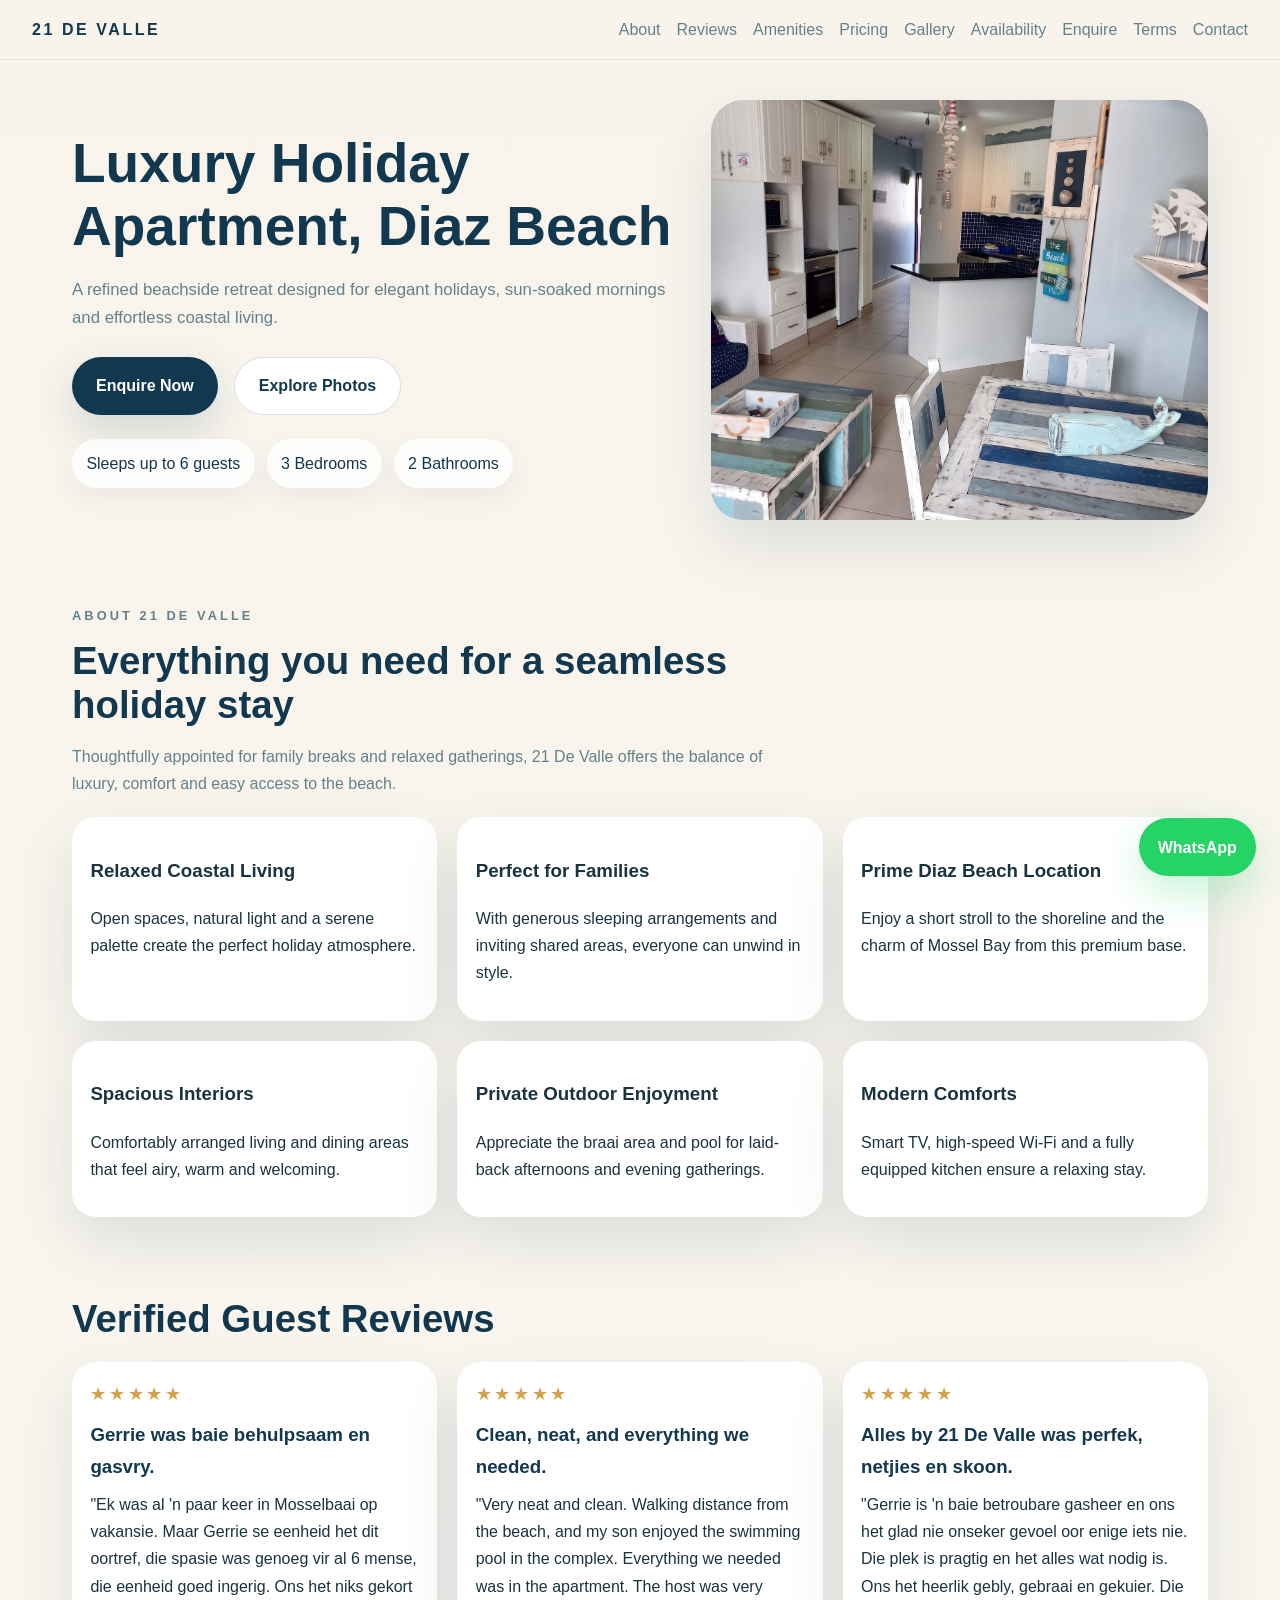
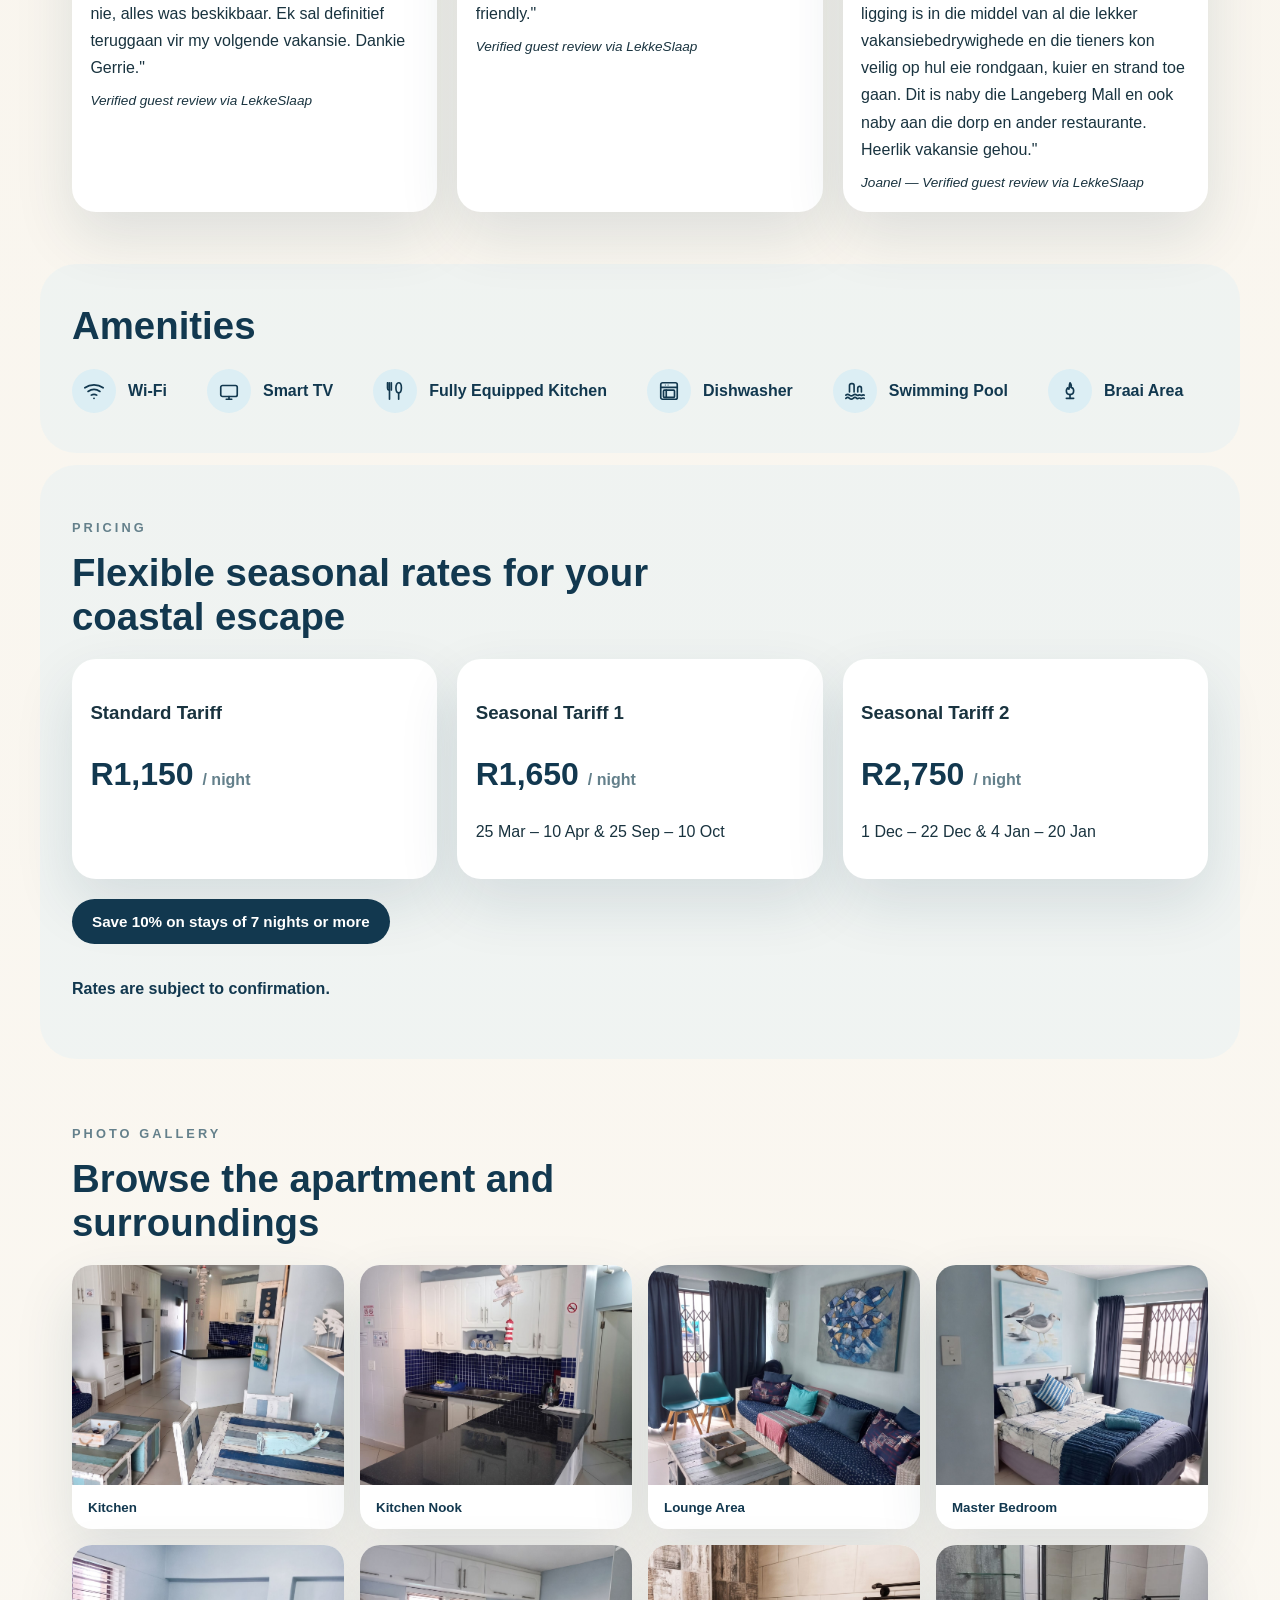
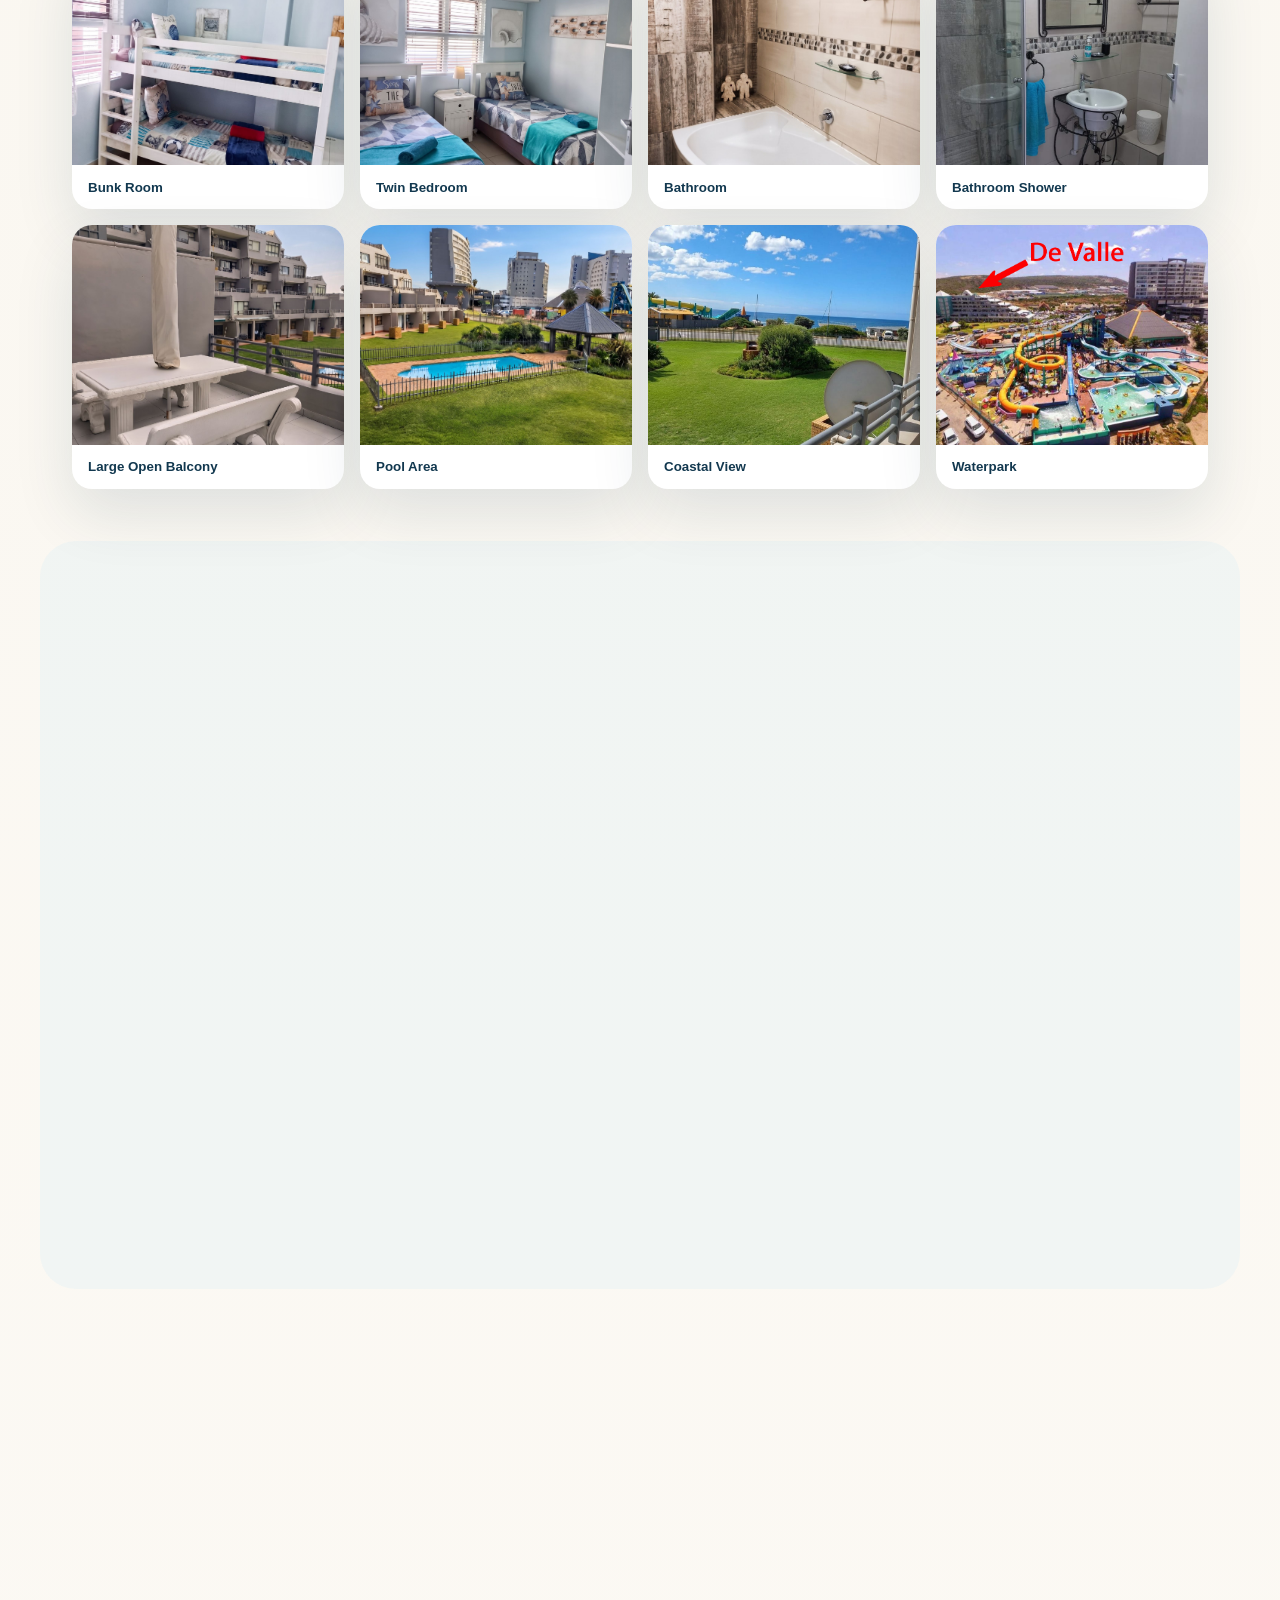
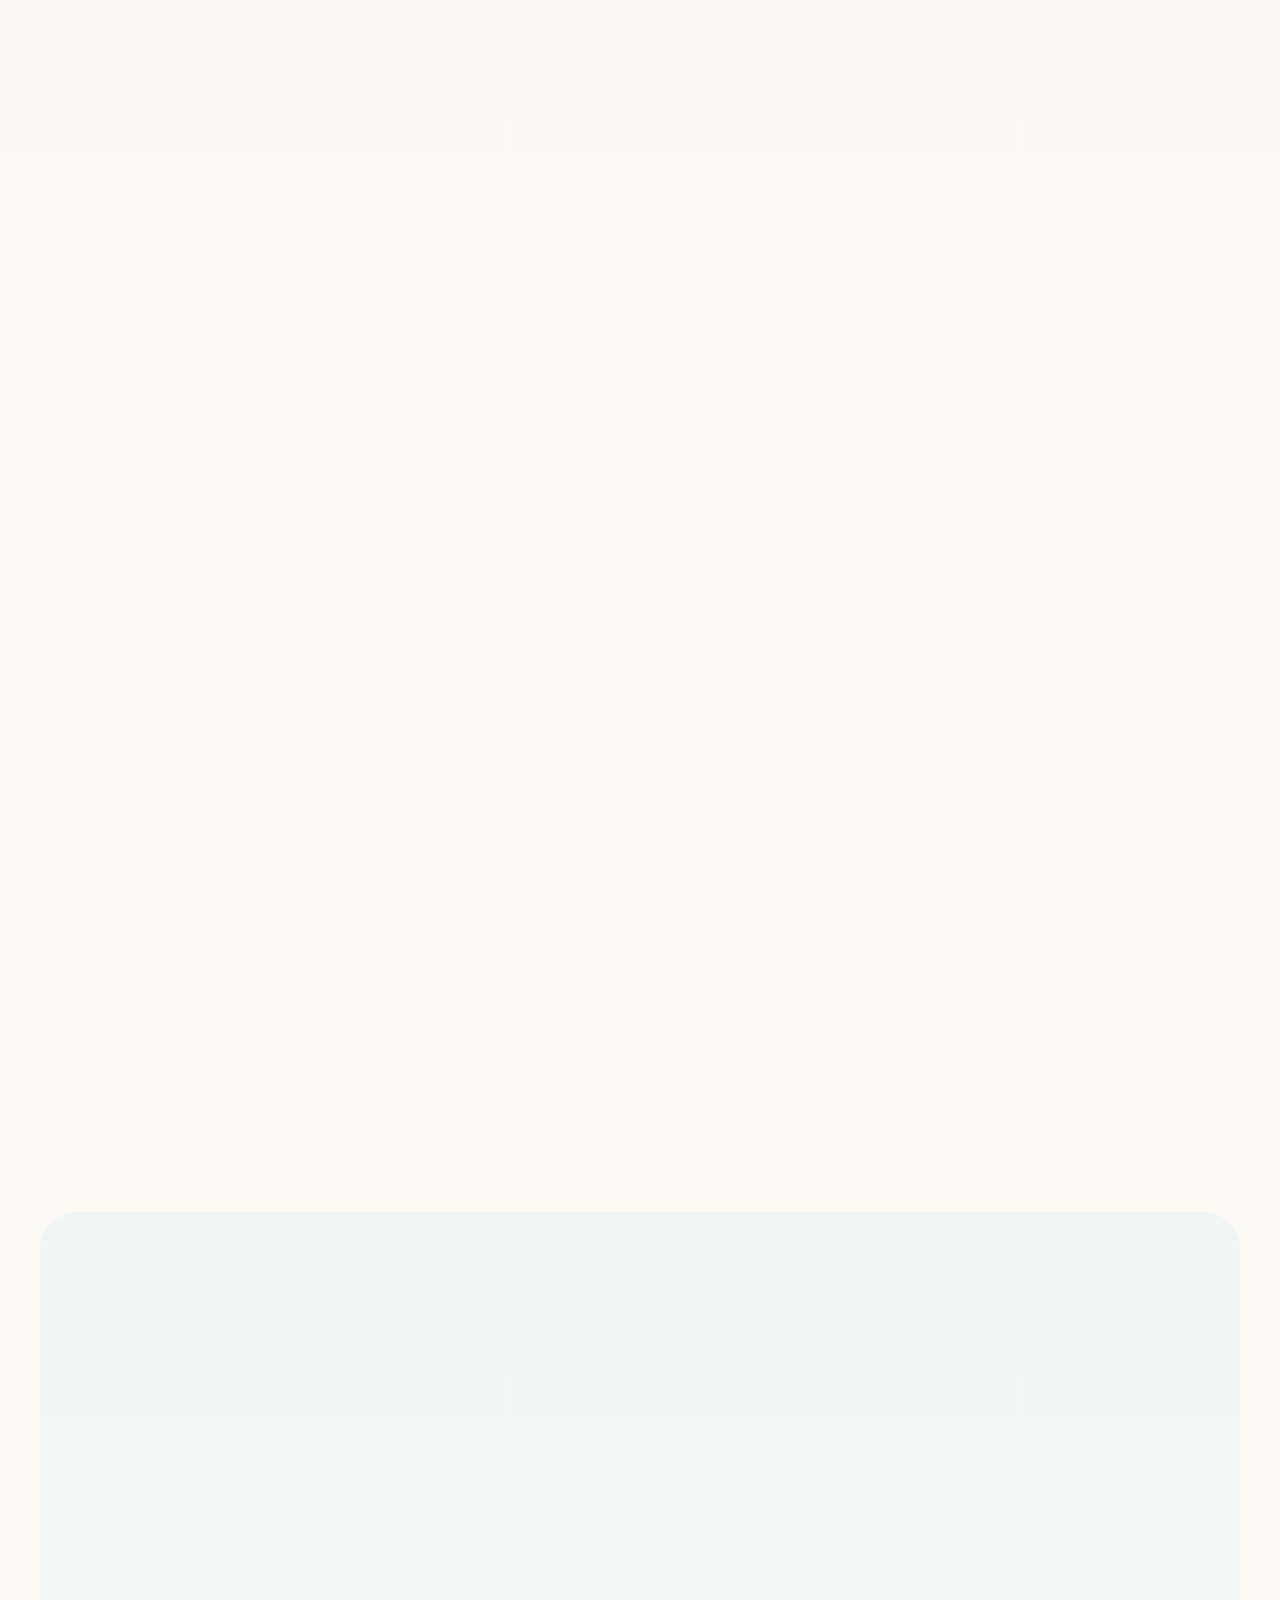
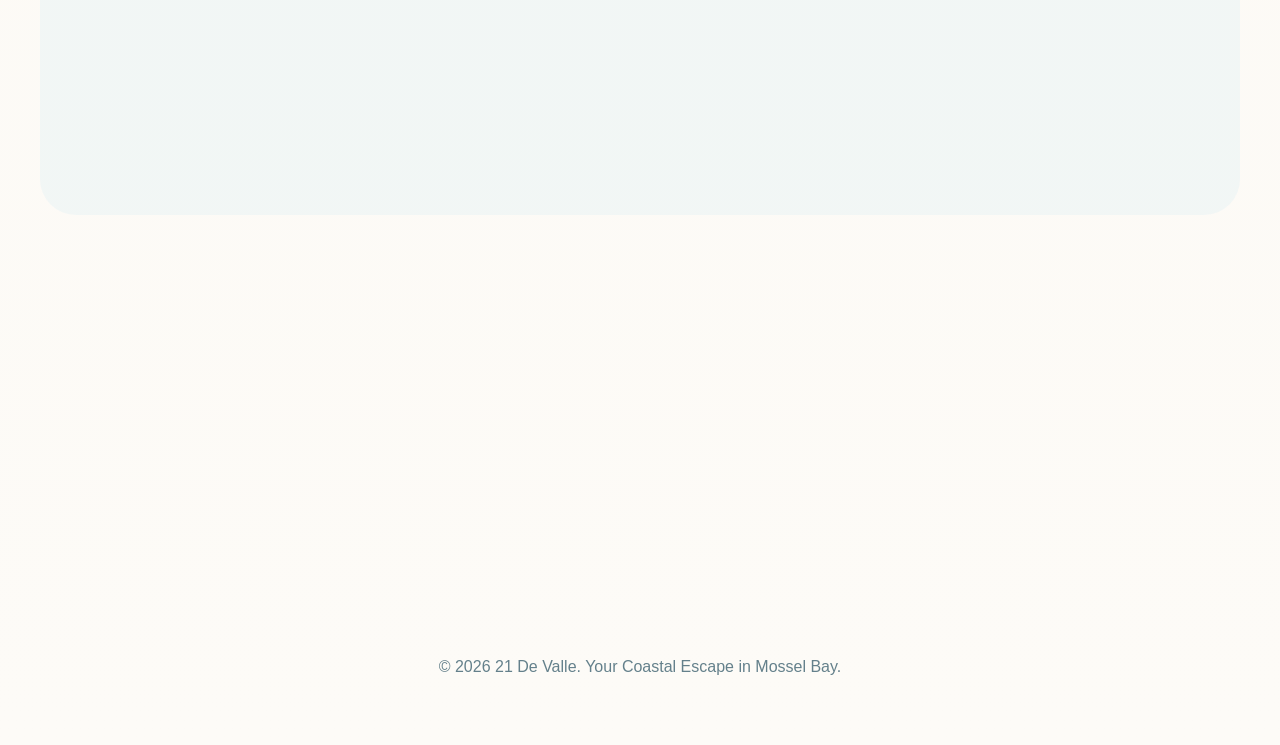
==== commit 4cd3ef08: "Add files via upload" ====
--- a/index.html
+++ b/index.html
@@ -8,7 +8,7 @@
       name="description"
       content="Stay at 21 De Valle, a luxury holiday flat in Diaz Beach, Mossel Bay. Enjoy a coastal escape with 3 bedrooms, 2 bathrooms, pool, braai area and sea breeze comfort."
     />
-    <link rel="stylesheet" href="assets/css/styles.css?v=12" />
+    <link rel="stylesheet" href="assets/css/styles.css?v=14" />
   </head>
   <body>
     <header class="site-header">
@@ -19,6 +19,7 @@
       </button>
       <nav class="site-nav" aria-label="Primary navigation" data-site-nav>
         <a href="#about">About</a>
+        <a href="#reviews">Reviews</a>
         <a href="#amenities">Amenities</a>
         <a href="#pricing">Pricing</a>
         <a href="#gallery">Gallery</a>
@@ -32,8 +33,7 @@
     <main id="top">
       <section class="hero">
           <div class="hero-content">
-          <p class="eyebrow">Luxury Holiday Flat · Diaz Beach</p>
-          <h1>Luxury Holiday Apartment</h1>
+          <h1>Luxury Holiday Apartment, Diaz Beach</h1>
           <p>
             A refined beachside retreat designed for elegant holidays, sun-soaked mornings and effortless coastal living.
           </p>
@@ -101,6 +101,32 @@
         </div>
       </section>
 
+      <section id="reviews" class="section">
+        <div class="section-heading reveal">
+          <h2>Verified Guest Reviews</h2>
+        </div>
+        <div class="reviews-grid">
+          <article class="review-card reveal">
+            <div class="review-stars" aria-label="5 out of 5 stars">★★★★★</div>
+            <h3>Gerrie was baie behulpsaam en gasvry.</h3>
+            <p>"Ek was al 'n paar keer in Mosselbaai op vakansie. Maar Gerrie se eenheid het dit oortref, die spasie was genoeg vir al 6 mense, die eenheid goed ingerig. Ons het niks gekort nie, alles was beskikbaar. Ek sal definitief teruggaan vir my volgende vakansie. Dankie Gerrie."</p>
+            <p class="review-source">Verified guest review via LekkeSlaap</p>
+          </article>
+          <article class="review-card reveal">
+            <div class="review-stars" aria-label="5 out of 5 stars">★★★★★</div>
+            <h3>Clean, neat, and everything we needed.</h3>
+            <p>"Very neat and clean. Walking distance from the beach, and my son enjoyed the swimming pool in the complex. Everything we needed was in the apartment. The host was very friendly."</p>
+            <p class="review-source">Verified guest review via LekkeSlaap</p>
+          </article>
+          <article class="review-card reveal">
+            <div class="review-stars" aria-label="5 out of 5 stars">★★★★★</div>
+            <h3>Alles by 21 De Valle was perfek, netjies en skoon.</h3>
+            <p>"Gerrie is 'n baie betroubare gasheer en ons het glad nie onseker gevoel oor enige iets nie. Die plek is pragtig en het alles wat nodig is. Ons het heerlik gebly, gebraai en gekuier. Die ligging is in die middel van al die lekker vakansiebedrywighede en die tieners kon veilig op hul eie rondgaan, kuier en strand toe gaan. Dit is naby die Langeberg Mall en ook naby aan die dorp en ander restaurante. Heerlik vakansie gehou."</p>
+            <p class="review-source">Joanel — Verified guest review via LekkeSlaap</p>
+          </article>
+        </div>
+      </section>
+
       <section id="amenities" class="section alt-section">
         <div class="section-heading reveal">
           <h2>Amenities</h2>
@@ -114,21 +140,27 @@
           </li>
           <li class="reveal">
             <span class="amenity-icon">
+              <svg viewBox="0 0 24 24" fill="none" stroke="currentColor" stroke-width="1.8" stroke-linecap="round" stroke-linejoin="round"><rect x="3" y="6" width="18" height="12" rx="2" /><path d="M9 21h6" /><path d="M12 18v3" /></svg>
+            </span>
+            Smart TV
+          </li>
+          <li class="reveal">
+            <span class="amenity-icon">
+              <svg viewBox="0 0 24 24" fill="none" stroke="currentColor" stroke-width="1.8" stroke-linecap="round" stroke-linejoin="round"><path d="M4 3v6a2 2 0 0 0 2 2v10" /><path d="M4 3v6" /><path d="M8 3v8" /><path d="M6 3v8" /><path d="M16 3c-1.7 0-3 2.1-3 5.5S14.3 14 16 14s3-2.1 3-5.5S17.7 3 16 3Z" /><path d="M16 14v7" /></svg>
+            </span>
+            Fully Equipped Kitchen
+          </li>
+          <li class="reveal">
+            <span class="amenity-icon">
+              <svg viewBox="0 0 24 24" fill="none" stroke="currentColor" stroke-width="1.8" stroke-linecap="round" stroke-linejoin="round"><rect x="3" y="3" width="18" height="18" rx="2" /><path d="M3 8h18" /><circle cx="8" cy="5.5" r="0.6" fill="currentColor" stroke="none" /><circle cx="11" cy="5.5" r="0.6" fill="currentColor" stroke="none" /><rect x="6" y="11" width="12" height="8" rx="1" /><path d="M9 11v8" /></svg>
+            </span>
+            Dishwasher
+          </li>
+          <li class="reveal">
+            <span class="amenity-icon">
               <svg viewBox="0 0 24 24" fill="none" stroke="currentColor" stroke-width="1.8" stroke-linecap="round" stroke-linejoin="round"><path d="M2 16.5c1.3-1.2 2.7-1.2 4 0s2.7 1.2 4 0 2.7-1.2 4 0 2.7-1.2 4-0 2.7-1.2 4 0" /><path d="M2 20c1.3-1.2 2.7-1.2 4 0s2.7 1.2 4 0 2.7-1.2 4 0 2.7-1.2 4-0 2.7-1.2 4 0" /><path d="M6 13V6a2 2 0 0 1 2-2h1a2 2 0 0 1 2 2v7" /><path d="M15 13V9a2 2 0 0 1 2-2 2 2 0 0 1 2 2v4" /></svg>
             </span>
             Swimming Pool
-          </li>
-          <li class="reveal">
-            <span class="amenity-icon">
-              <svg viewBox="0 0 24 24" fill="none" stroke="currentColor" stroke-width="1.8" stroke-linecap="round" stroke-linejoin="round"><path d="M4 3v6a2 2 0 0 0 2 2v10" /><path d="M4 3v6" /><path d="M8 3v8" /><path d="M6 3v8" /><path d="M16 3c-1.7 0-3 2.1-3 5.5S14.3 14 16 14s3-2.1 3-5.5S17.7 3 16 3Z" /><path d="M16 14v7" /></svg>
-            </span>
-            Fully Equipped Kitchen
-          </li>
-          <li class="reveal">
-            <span class="amenity-icon">
-              <svg viewBox="0 0 24 24" fill="none" stroke="currentColor" stroke-width="1.8" stroke-linecap="round" stroke-linejoin="round"><rect x="3" y="6" width="18" height="12" rx="2" /><path d="M9 21h6" /><path d="M12 18v3" /></svg>
-            </span>
-            Smart TV
           </li>
           <li class="reveal">
             <span class="amenity-icon">
@@ -144,23 +176,7 @@
           <p class="eyebrow">Pricing</p>
           <h2>Flexible seasonal rates for your coastal escape</h2>
         </div>
-        <div class="pricing-grid">
-          <article class="pricing-card reveal">
-            <h3>Standard Tariff</h3>
-            <p class="price">R1,150 <span>/ night</span></p>
-            <p>Rest of the year</p>
-          </article>
-          <article class="pricing-card reveal">
-            <h3>Seasonal Tariff 1</h3>
-            <p class="price">R1,650 <span>/ night</span></p>
-            <p>25 Mar – 10 Apr &amp; 25 Sep – 10 Oct</p>
-          </article>
-          <article class="pricing-card reveal">
-            <h3>Seasonal Tariff 2</h3>
-            <p class="price">R2,750 <span>/ night</span></p>
-            <p>1 Dec – 22 Dec &amp; 4 Jan – 20 Jan</p>
-          </article>
-        </div>
+        <div class="pricing-grid" data-pricing-grid></div>
         <p class="pricing-discount reveal">Save 10% on stays of 7 nights or more</p>
         <p class="pricing-note reveal">Rates are subject to confirmation.</p>
       </section>
@@ -418,7 +434,7 @@
       <section id="contact" class="section">
         <div class="section-heading reveal">
           <p class="eyebrow">Contact</p>
-          <h2>Reach out for availability or to arrange a viewing</h2>
+          <h2>Reach out for availability or any general enquiries</h2>
         </div>
         <div class="contact-card reveal">
           <p><strong>Email:</strong> <a href="mailto:gsteyn1401@gmail.com">info@21devalle.co.za</a></p>
@@ -441,6 +457,6 @@
       <button class="lightbox-nav next" type="button" aria-label="Next image">›</button>
     </div>
 
-    <script src="assets/js/main.js?v=10"></script>
+    <script src="assets/js/main.js?v=12"></script>
   </body>
 </html>
--- a/assets/css/styles.css
+++ b/assets/css/styles.css
@@ -250,11 +250,42 @@
 .booking-copy,
 .contact-card,
 .calendar-card,
-.booking-form {
+.booking-form,
+.review-card {
   background: white;
   border-radius: 24px;
   padding: 1.15rem;
   box-shadow: var(--shadow);
+}
+
+.reviews-grid {
+  display: grid;
+  grid-template-columns: repeat(3, minmax(0, 1fr));
+  gap: 1.25rem;
+}
+
+.review-stars {
+  color: #d3a24a;
+  font-size: 1.1rem;
+  letter-spacing: 0.15em;
+  margin-bottom: 0.6rem;
+}
+
+.review-card h3 {
+  margin: 0 0 0.5rem;
+  color: var(--navy);
+}
+
+.review-card p {
+  margin: 0 0 0.5rem;
+  color: var(--text);
+}
+
+.review-source {
+  font-size: 0.85rem;
+  color: var(--muted);
+  font-style: italic;
+  margin-bottom: 0 !important;
 }
 
 .amenities-list {
@@ -655,7 +686,8 @@
   .booking-grid,
   .about-grid,
   .pricing-grid,
-  .gallery-grid {
+  .gallery-grid,
+  .reviews-grid {
     grid-template-columns: 1fr 1fr;
   }
 
@@ -740,6 +772,7 @@
 
   .pricing-grid,
   .gallery-grid,
+  .reviews-grid,
   .form-row {
     grid-template-columns: 1fr;
   }
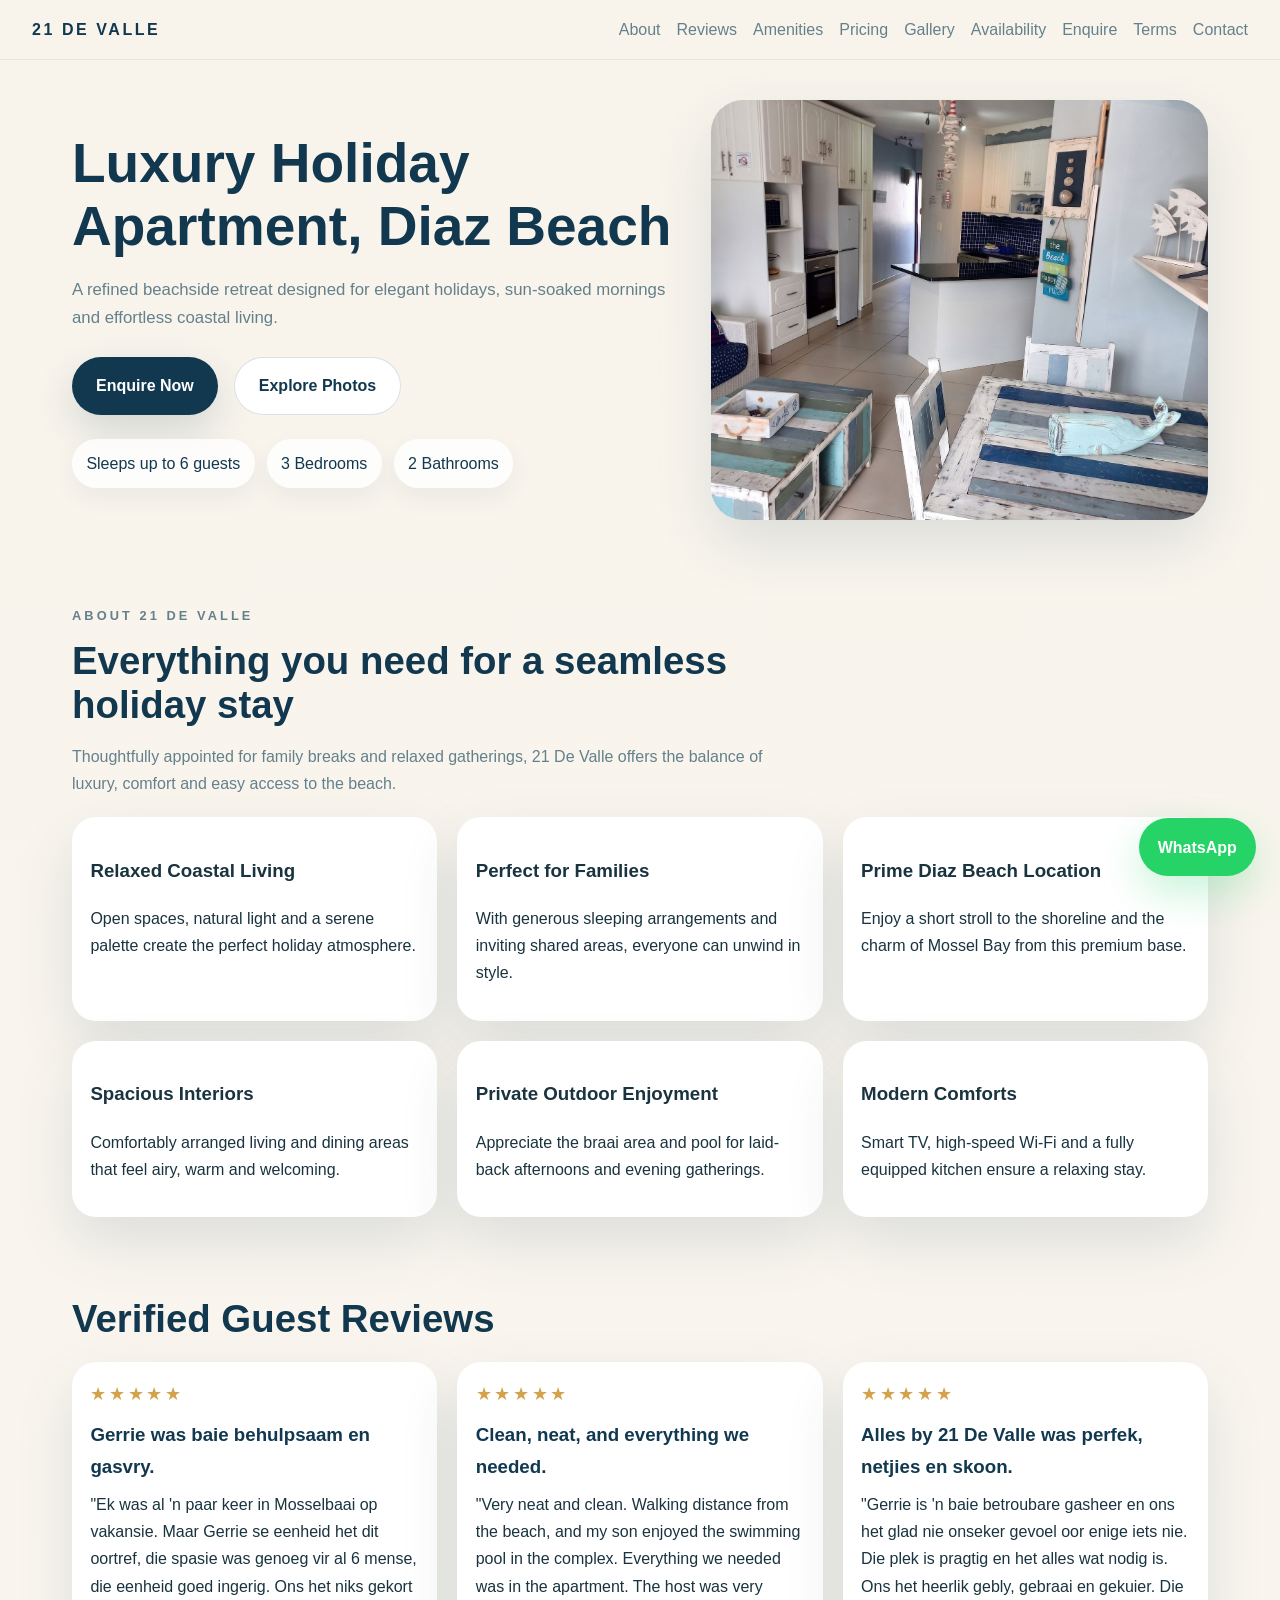
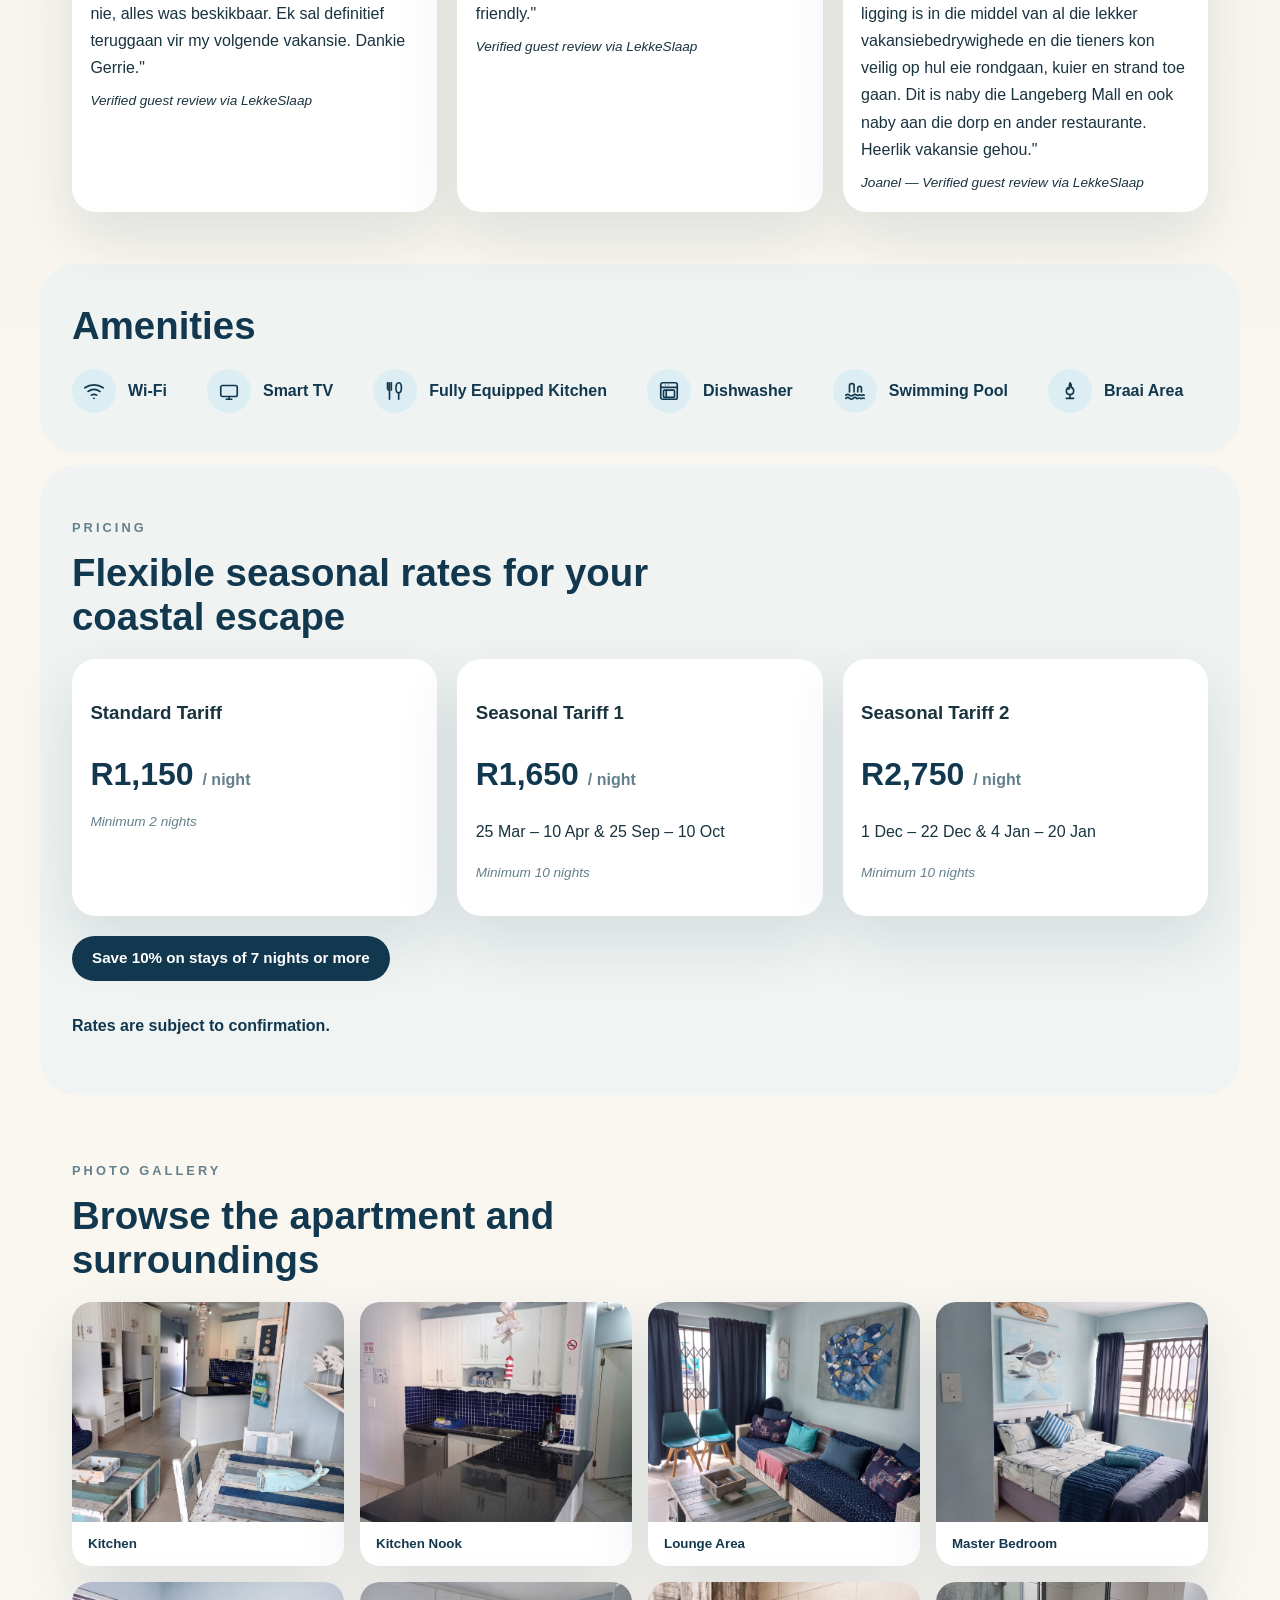
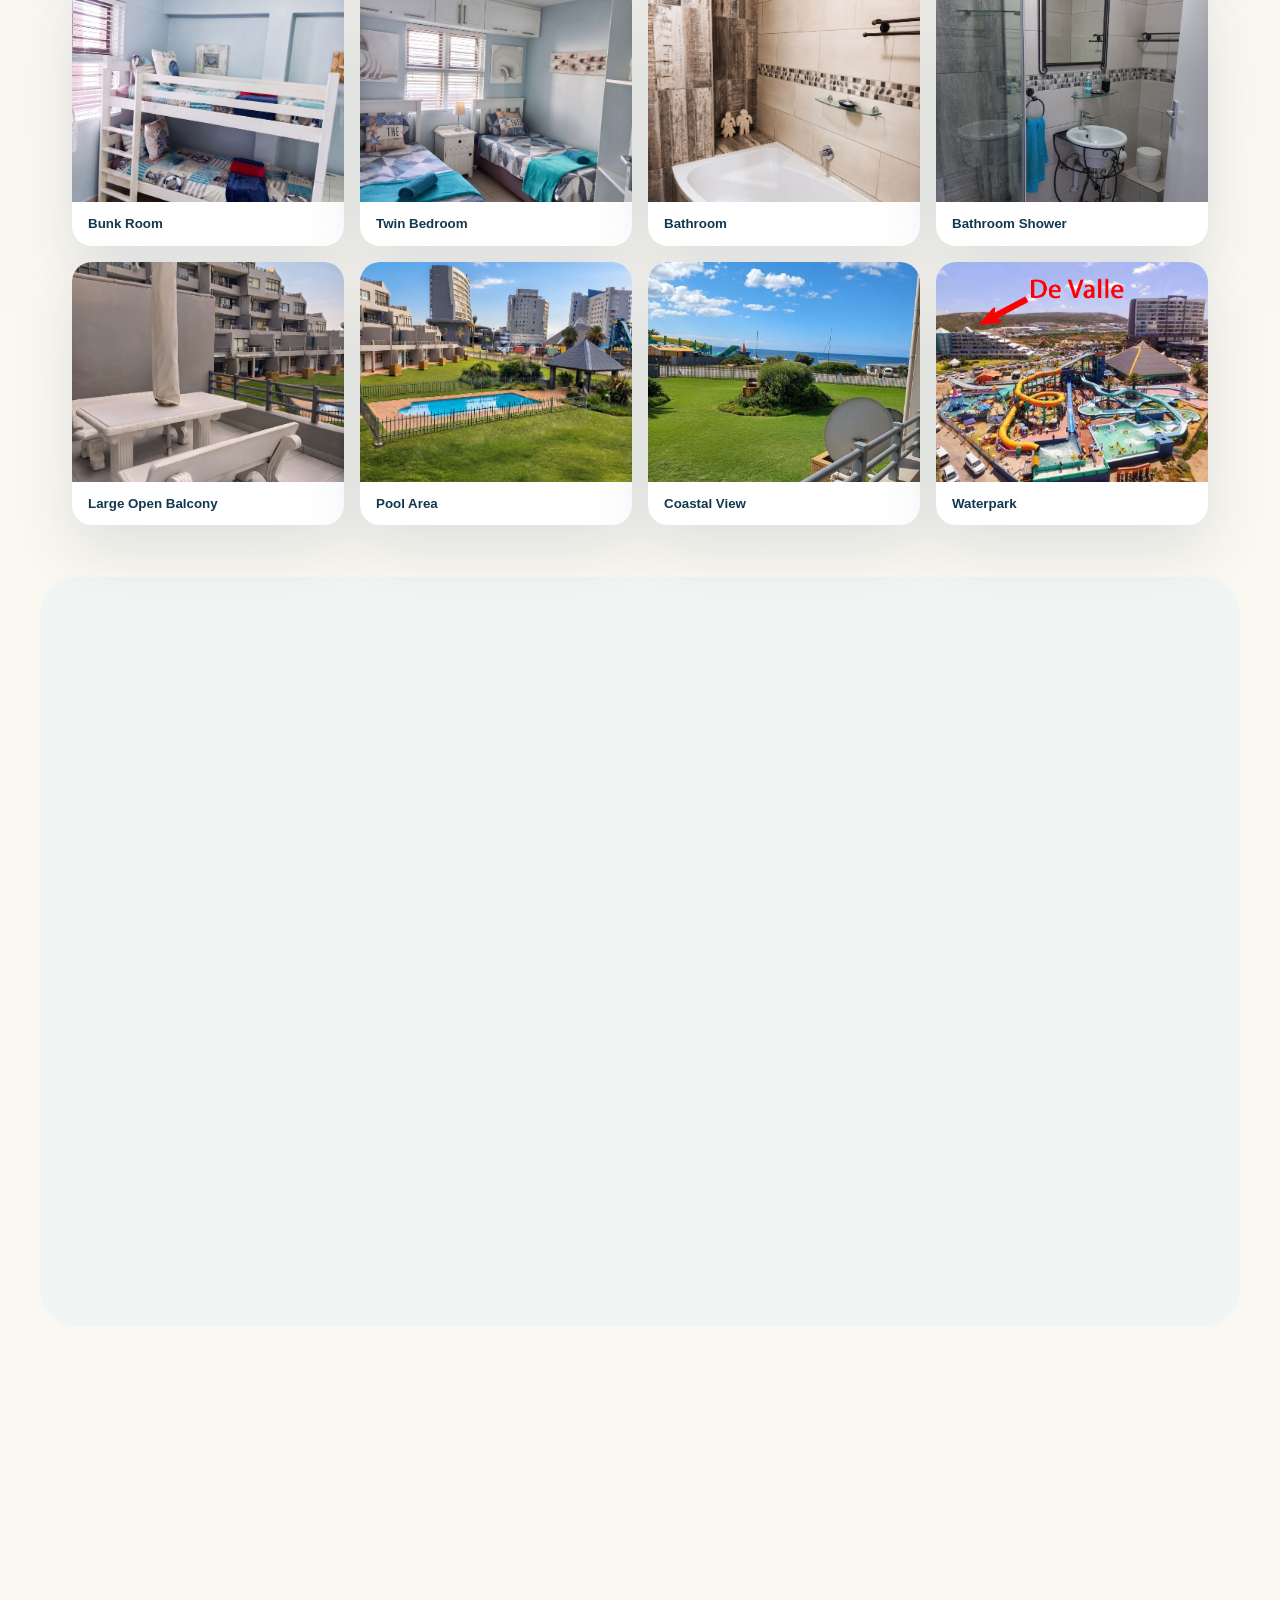
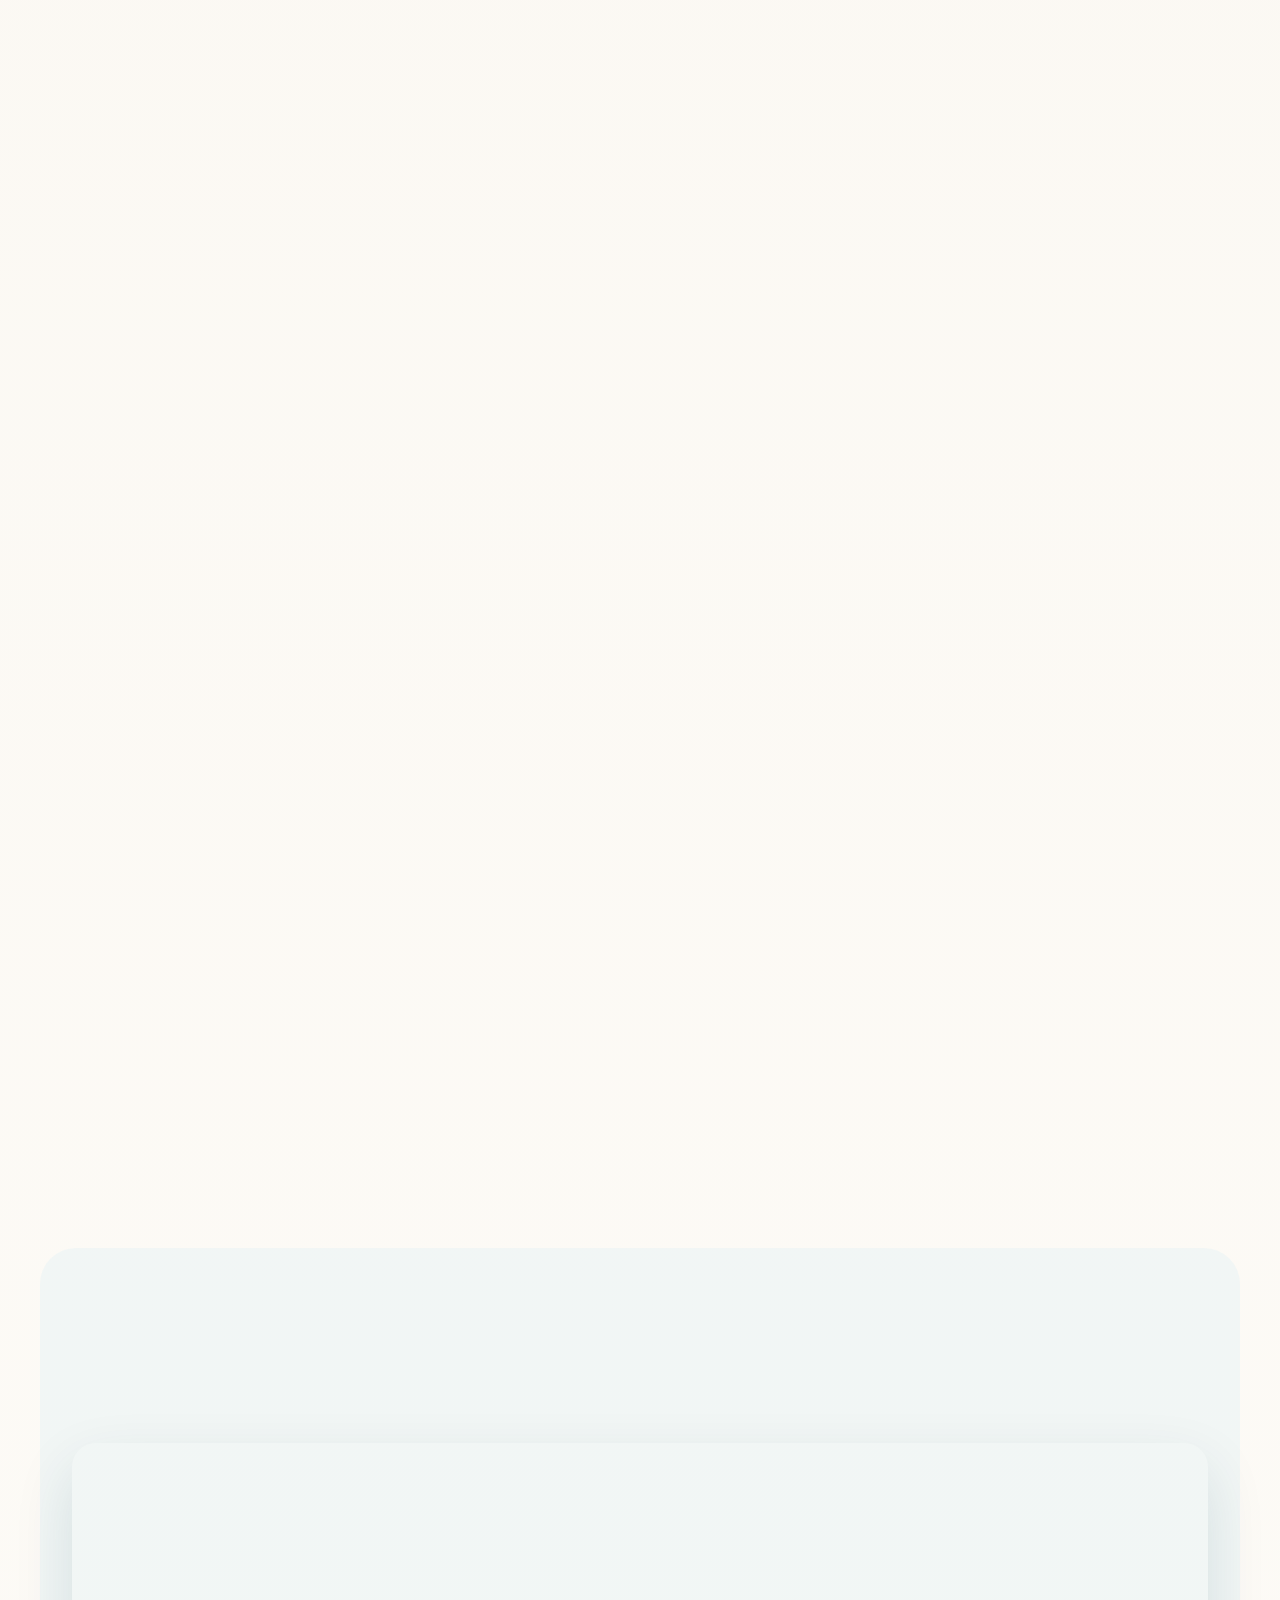
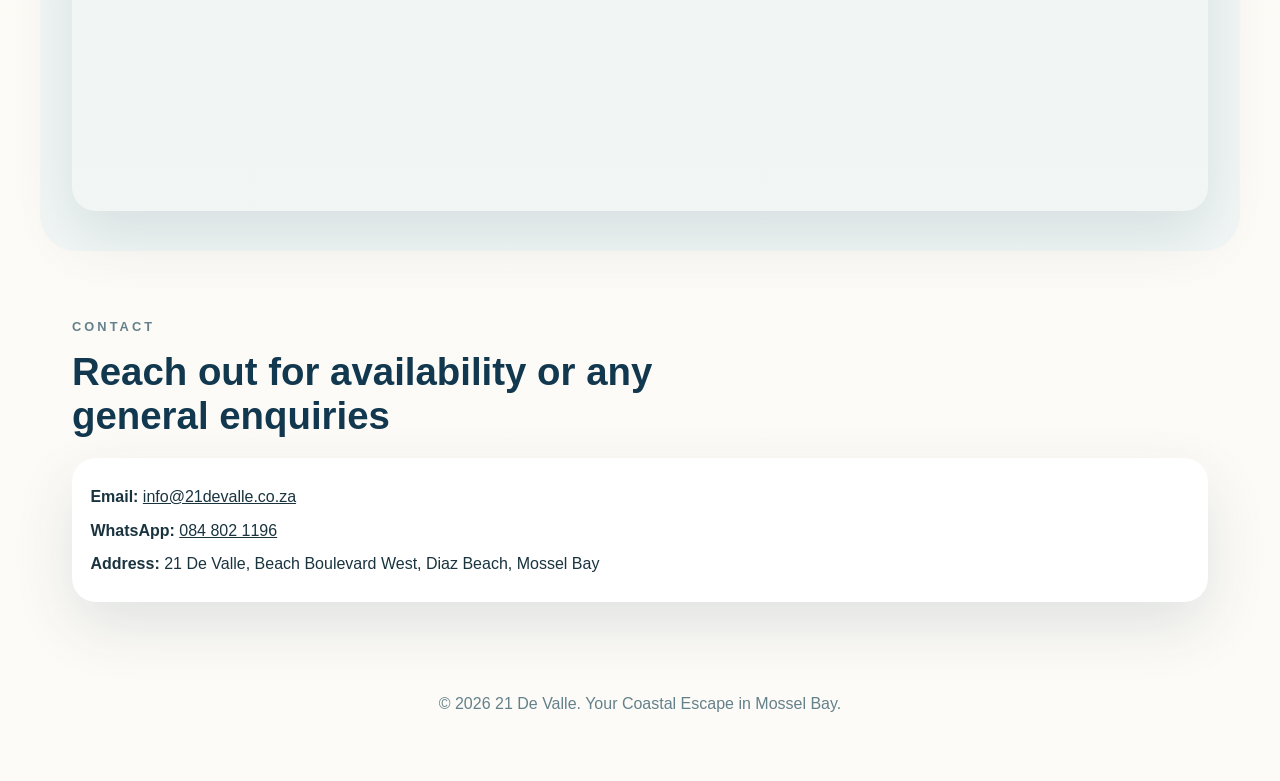
==== commit 587aacbf: "Add files via upload" ====
--- a/index.html
+++ b/index.html
@@ -8,7 +8,7 @@
       name="description"
       content="Stay at 21 De Valle, a luxury holiday flat in Diaz Beach, Mossel Bay. Enjoy a coastal escape with 3 bedrooms, 2 bathrooms, pool, braai area and sea breeze comfort."
     />
-    <link rel="stylesheet" href="assets/css/styles.css?v=14" />
+    <link rel="stylesheet" href="assets/css/styles.css?v=15" />
   </head>
   <body>
     <header class="site-header">
@@ -457,6 +457,6 @@
       <button class="lightbox-nav next" type="button" aria-label="Next image">›</button>
     </div>
 
-    <script src="assets/js/main.js?v=12"></script>
+    <script src="assets/js/main.js?v=13"></script>
   </body>
 </html>
--- a/assets/css/styles.css
+++ b/assets/css/styles.css
@@ -333,6 +333,13 @@
   color: var(--muted);
 }
 
+.min-nights {
+  font-size: 0.85rem;
+  color: var(--muted);
+  font-style: italic;
+  margin-top: 0.4rem;
+}
+
 .pricing-note {
   margin-top: 1rem;
   font-weight: 600;
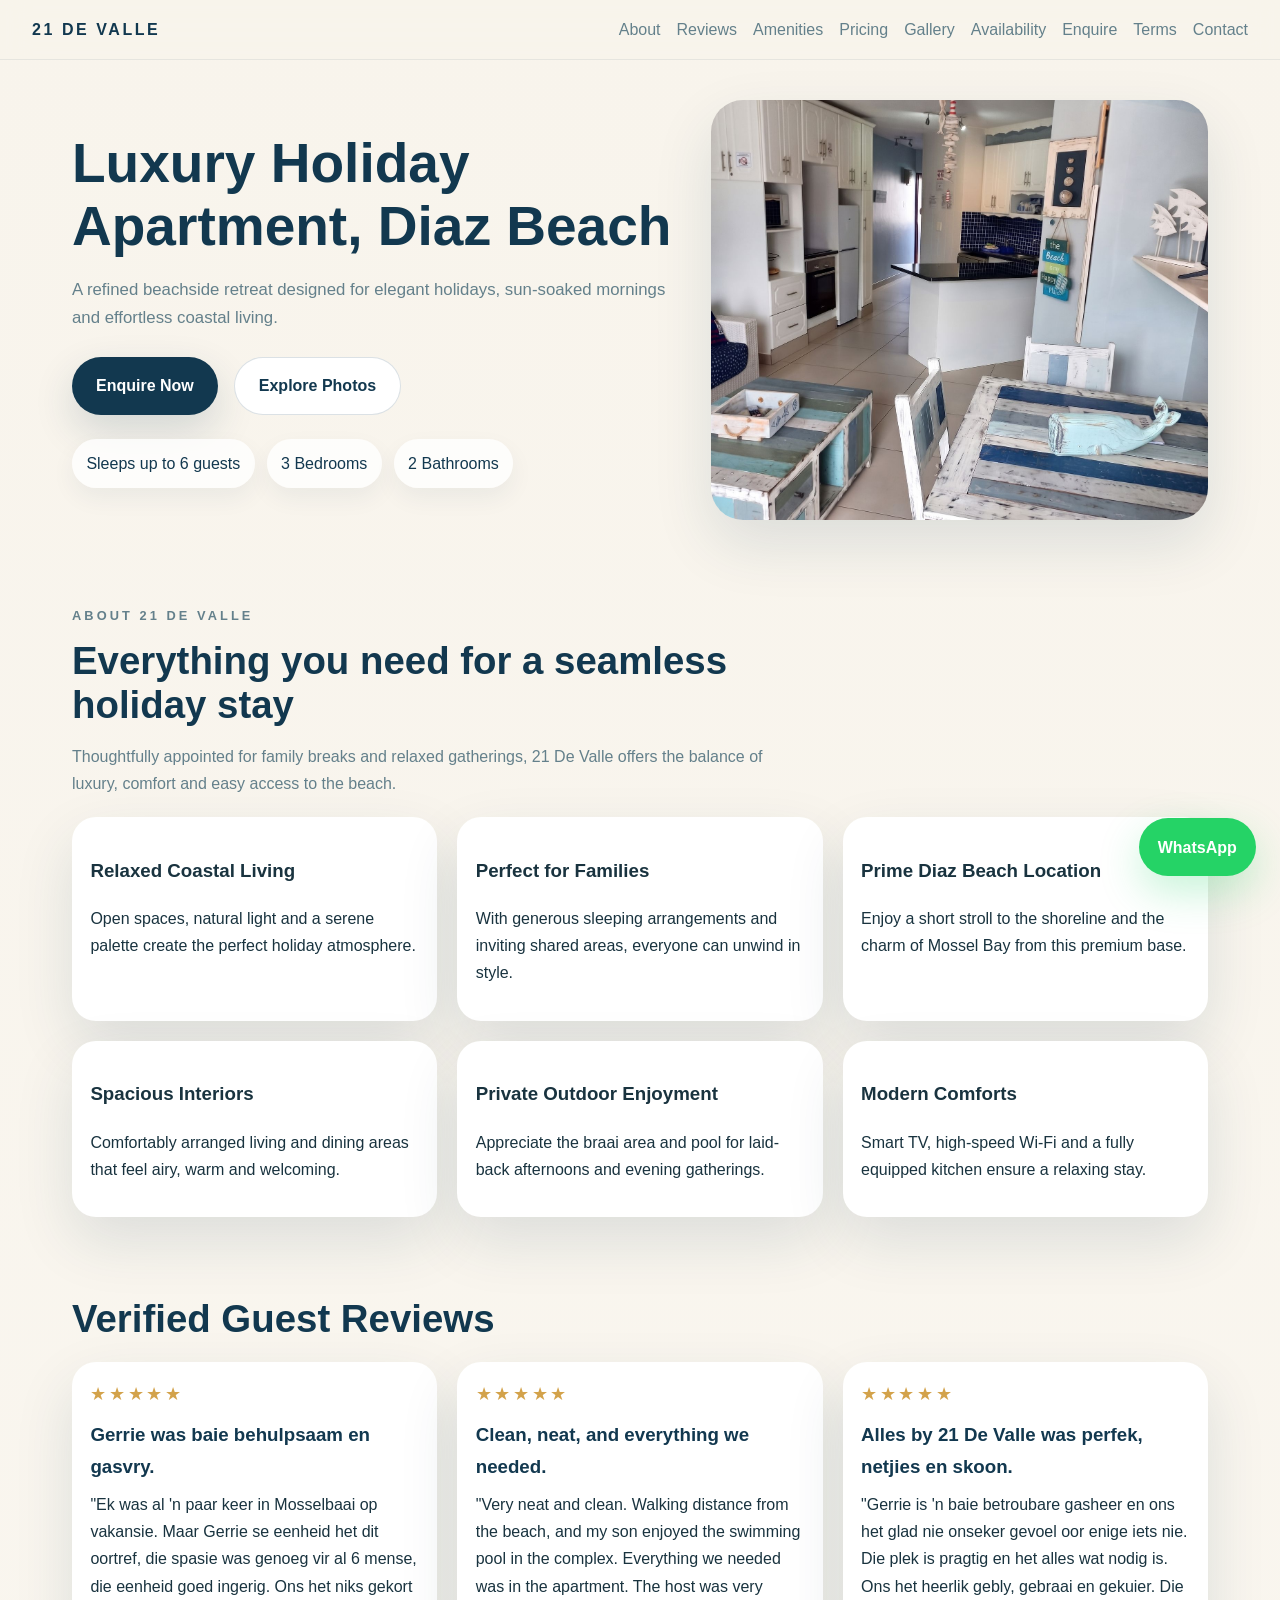
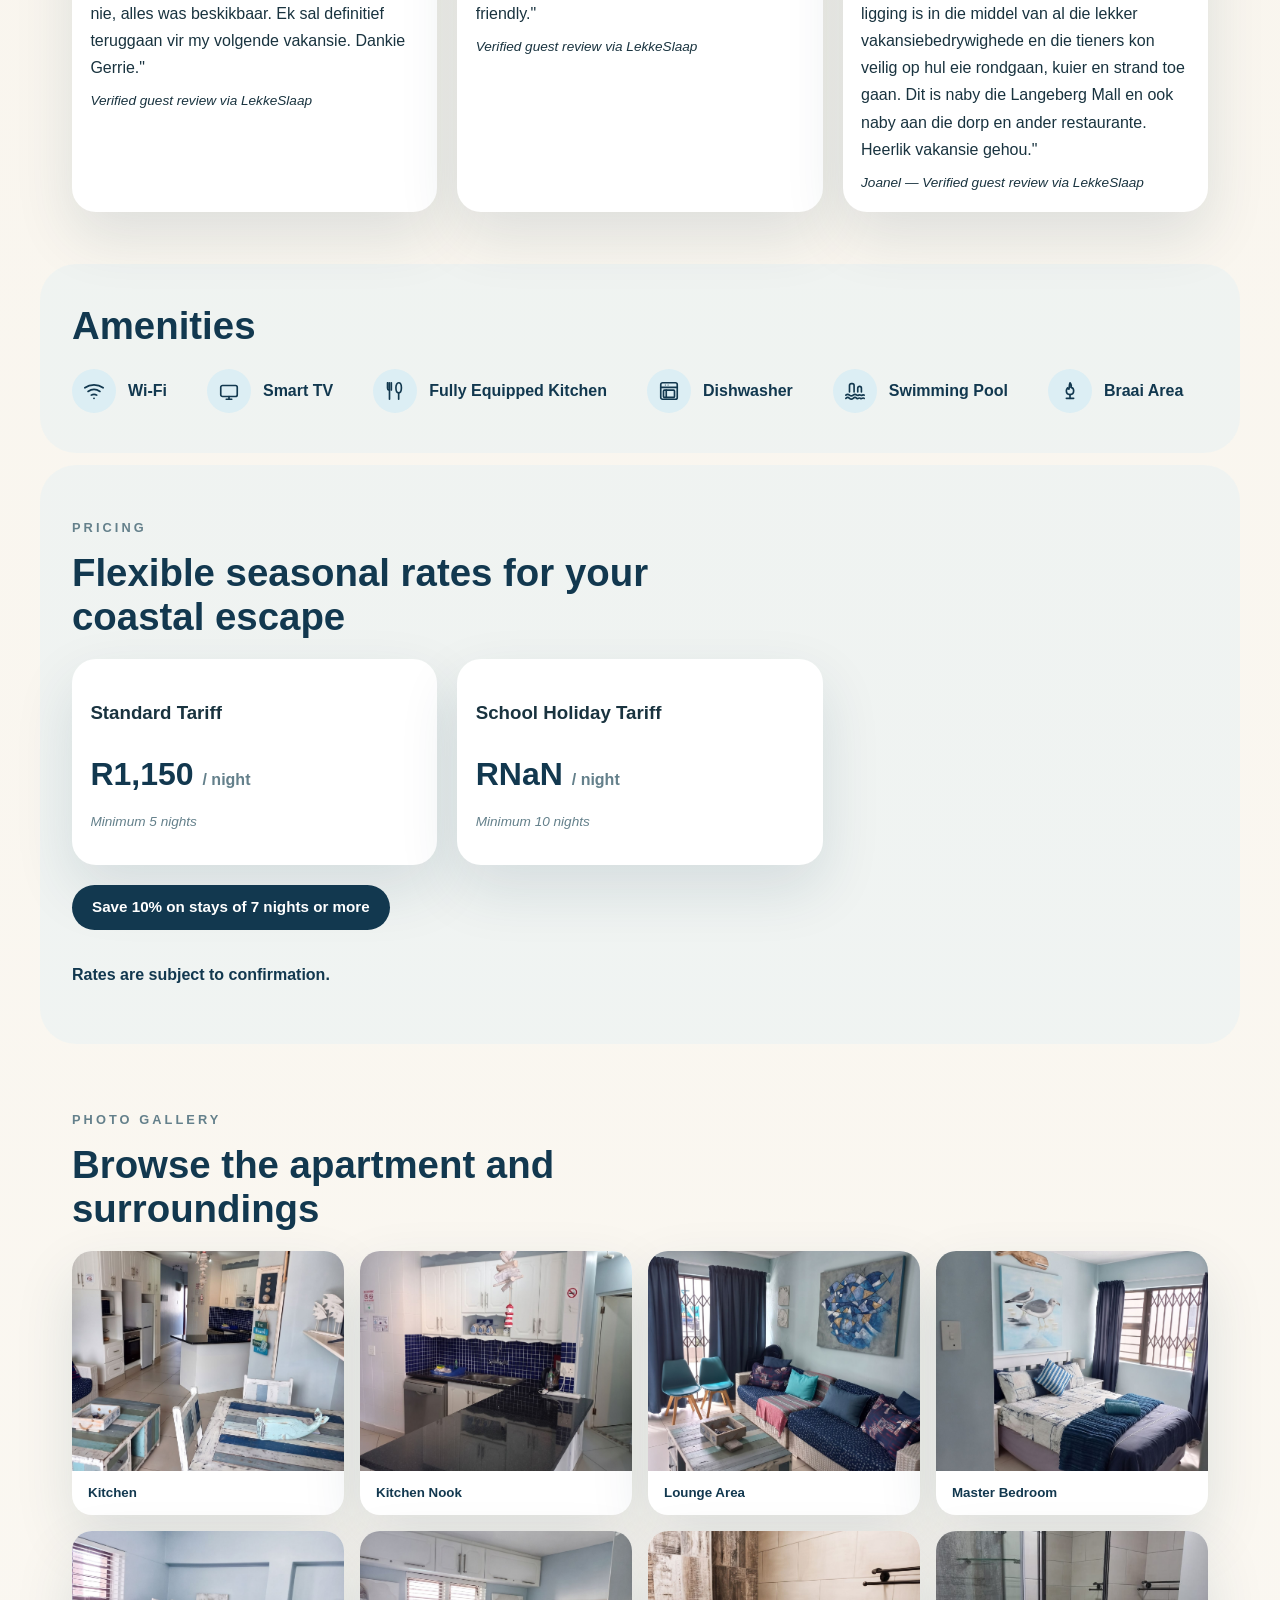
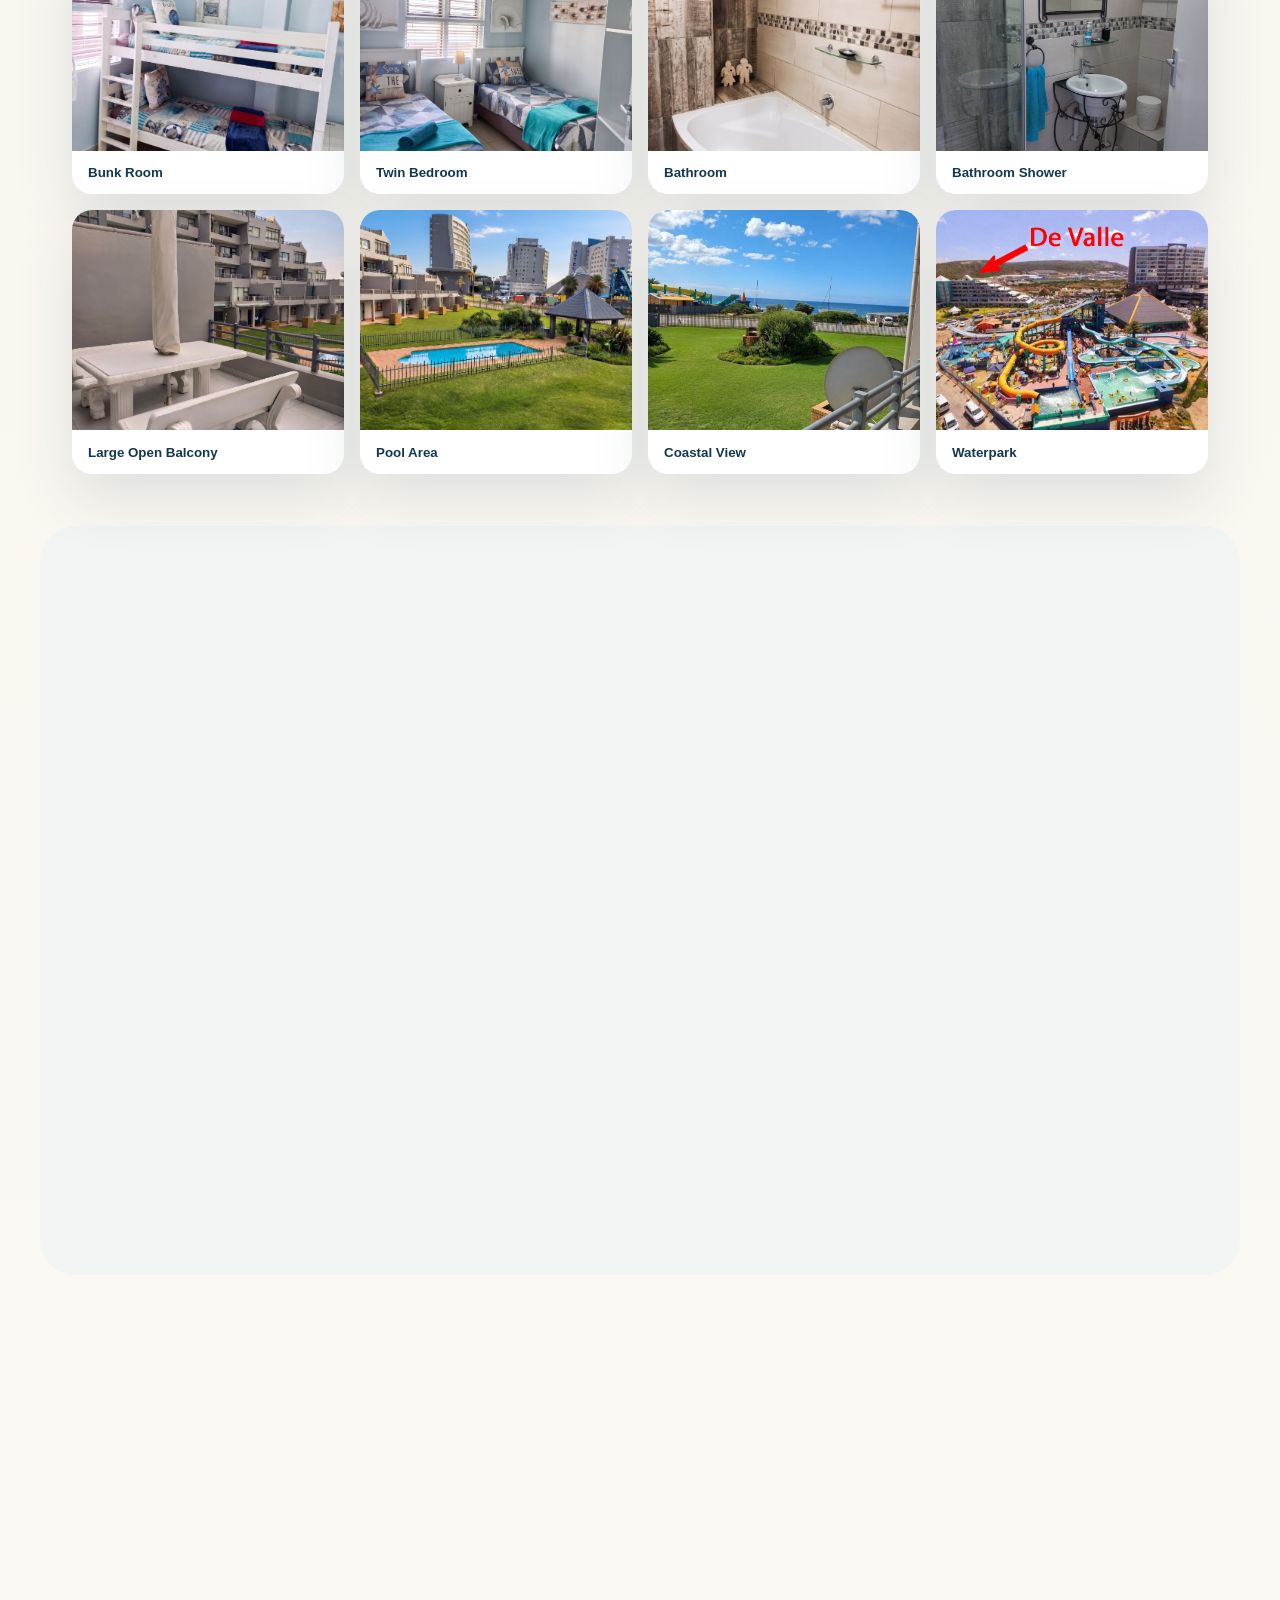
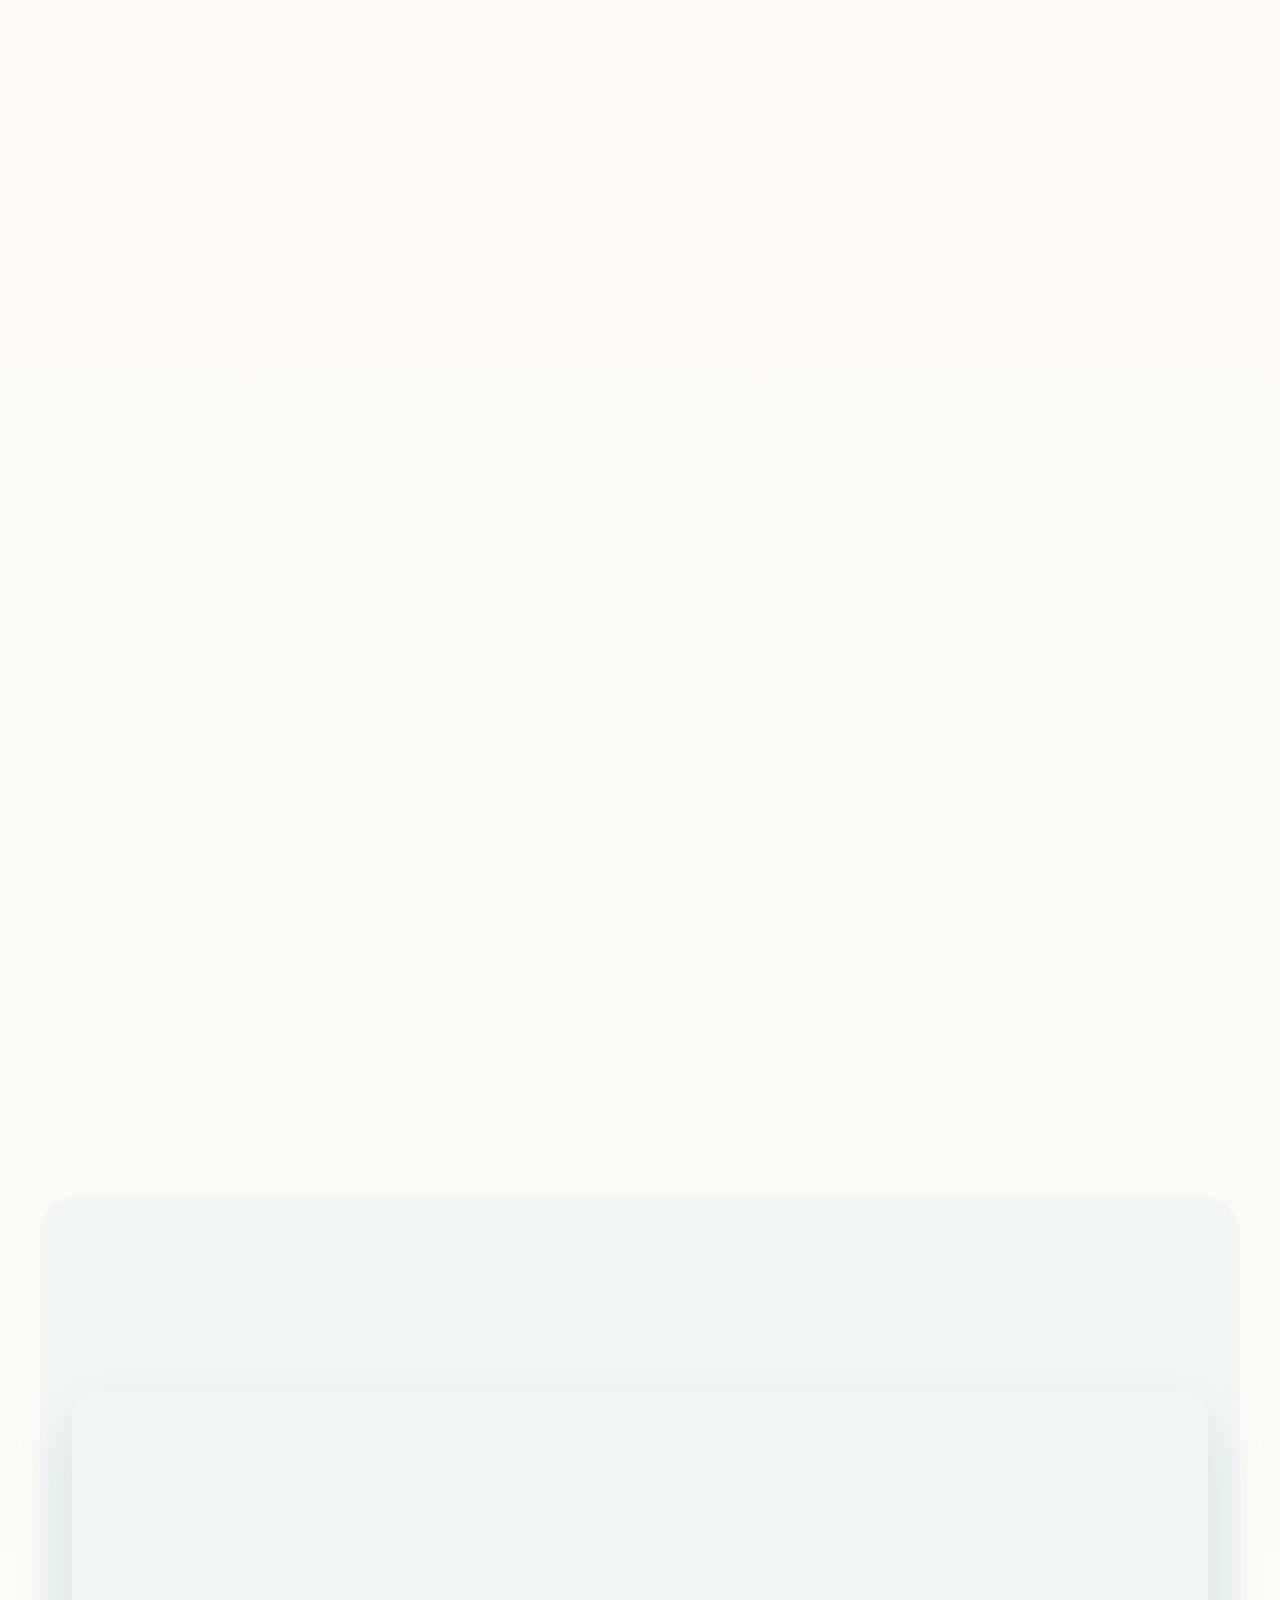
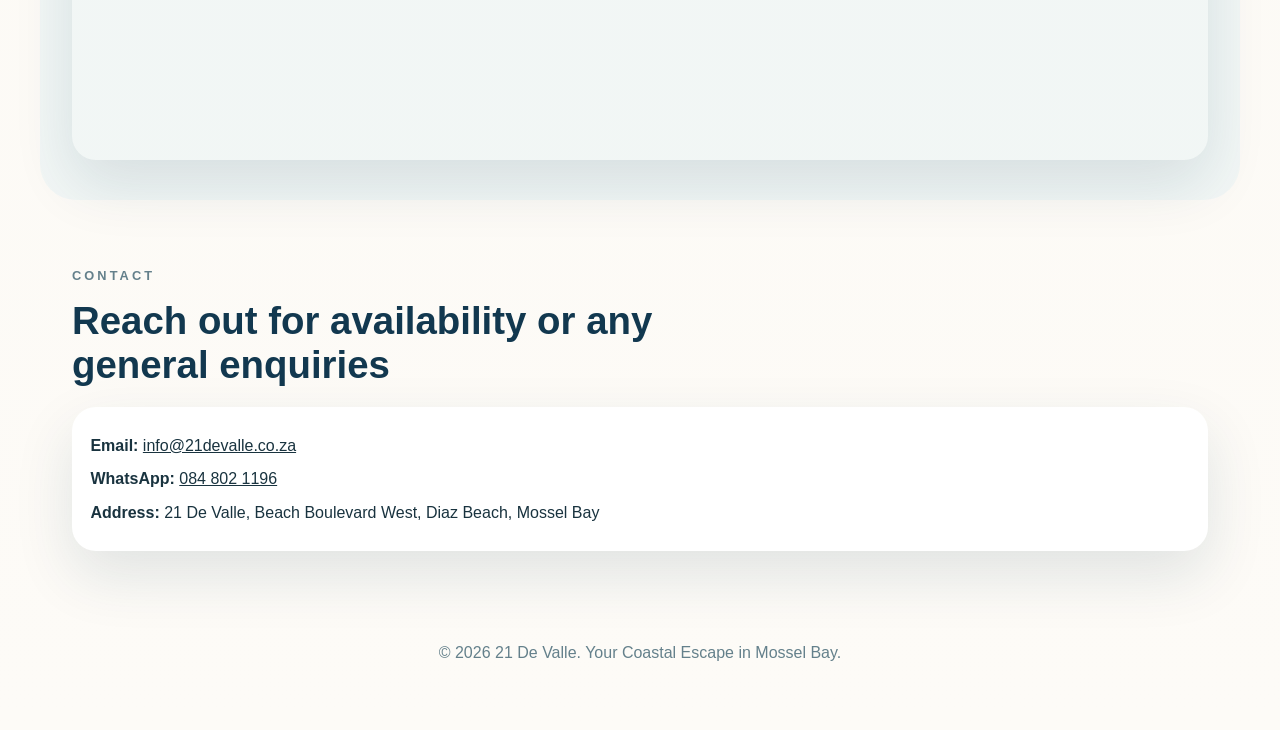
==== commit b7970a02: "Update pricing cards (index.html, pricing-rates.txt)" ====
--- a/index.html
+++ b/index.html
@@ -8,7 +8,7 @@
       name="description"
       content="Stay at 21 De Valle, a luxury holiday flat in Diaz Beach, Mossel Bay. Enjoy a coastal escape with 3 bedrooms, 2 bathrooms, pool, braai area and sea breeze comfort."
     />
-    <link rel="stylesheet" href="assets/css/styles.css?v=15" />
+    <link rel="stylesheet" href="assets/css/styles.css?v=16" />
   </head>
   <body>
     <header class="site-header">
@@ -457,6 +457,6 @@
       <button class="lightbox-nav next" type="button" aria-label="Next image">›</button>
     </div>
 
-    <script src="assets/js/main.js?v=13"></script>
+    <script src="assets/js/main.js?v=14"></script>
   </body>
 </html>
